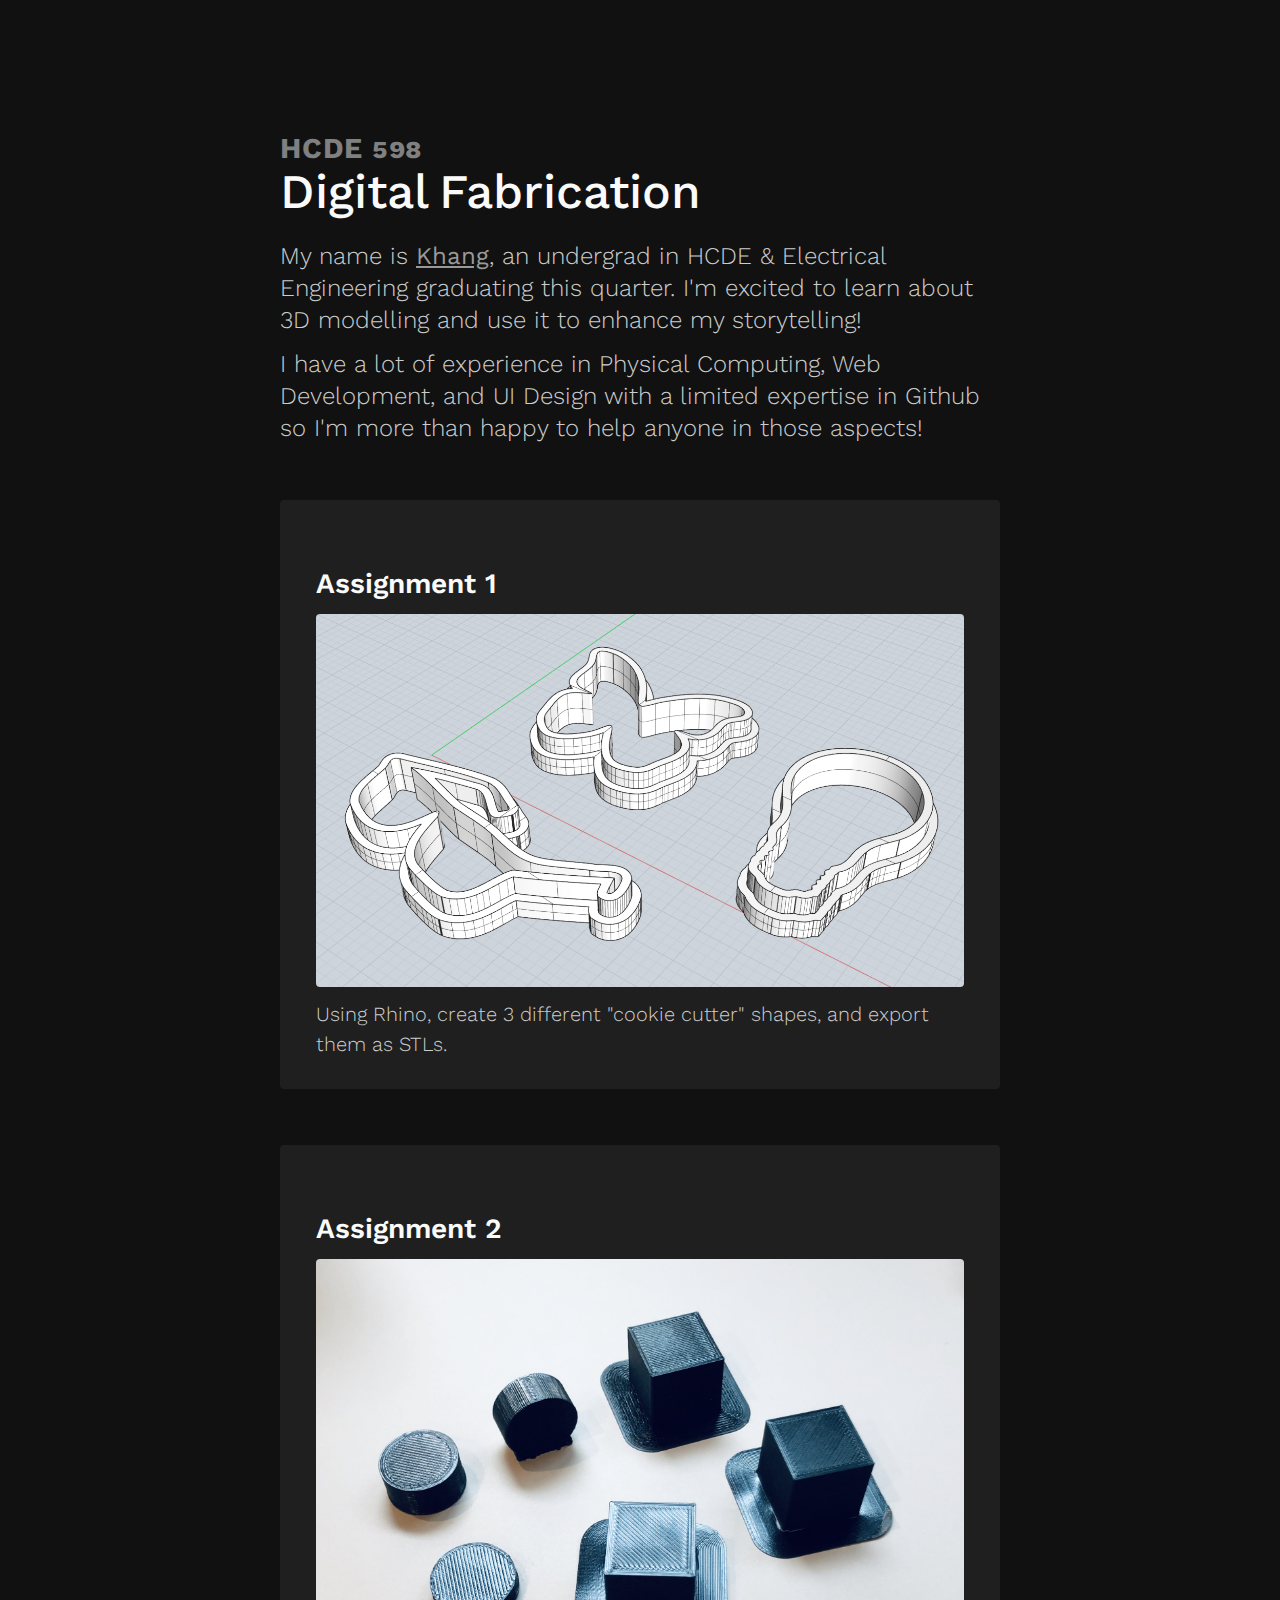
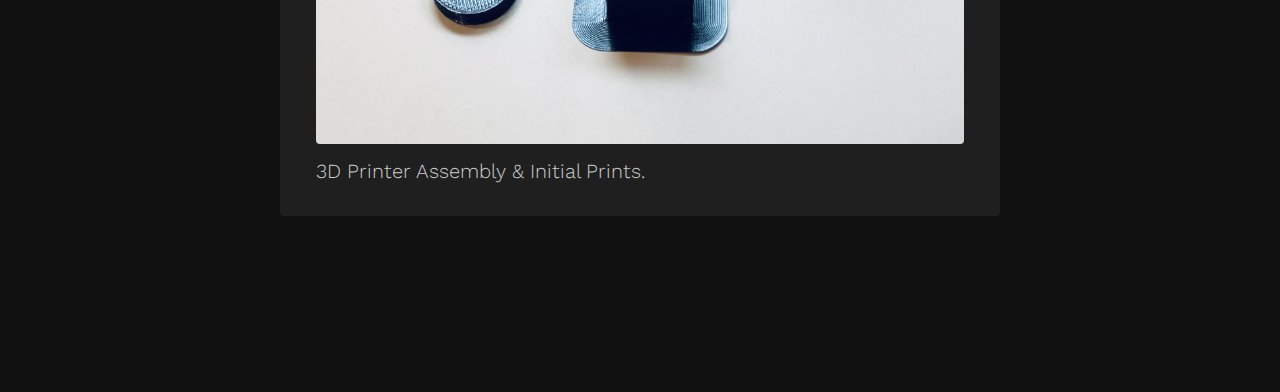
==== index.html @ e9cd0c3f "splash image src correction" ====
<!DOCTYPE html>
<html>

<head>
   <meta charset="utf-8">
   <meta name="viewport" content="width=device-width, maximum-scale=1.0"/>
   <title>Khang's HCDE 598 Page</title>
   <link href="https://fonts.googleapis.com/css2?family=Work+Sans:ital,wght@0,300;0,400;0,500;0,600;0,700;0,800;0,900;1,300;1,400;1,500;1,600;1,700;1,800;1,900&display=swap" rel="stylesheet">
   <link href="https://fonts.googleapis.com/css2?family=Roboto+Mono:wght@500&display=swap" rel="stylesheet">
   <link href="style.css" media="screen" rel="stylesheet" type="text/css"/>
</head>

<body>
   <div class="page-container">
   <div class="header">
      <h1>HCDE 598</h1>
      <h2>Digital Fabrication</h2>
      <p class="statement">
         My name is <a class="ext-link" href="https://www.khanglee.com/" target="_blank">Khang</a>,
         an undergrad in HCDE & Electrical Engineering graduating this quarter. I'm excited to learn about 3D modelling and use it to enhance my storytelling!
      </p>
      <p class="statement">
         I have a lot of experience in Physical Computing, Web Development, and UI Design with a limited expertise in Github so I'm more than happy to help anyone in those aspects!
      </p>
   </div>

   <div class="assignments">

      <div class="assignment">
         <a href="./a1/a1.html">
            <h3>Assignment 1</h3>
            <img src="./a1/splash.png">
            <p class="caption">Using Rhino, create 3 different "cookie cutter" shapes, and export them as STLs.</p>
         </a>
      </div>
      
      <div class="assignment">
         <a href="./a2/a2.html">
            <h3>Assignment 2</h3>
            <img src="./a2/splash.jpg">
            <p class="caption">3D Printer Assembly & Initial Prints.</p>
         </a>
      </div>

   </div>
   </div>
</body>

</html>
---- style.css ----
html, body {
   padding: 0 0 0 0;
   margin: 0;
   font-family: 'Work Sans', sans-serif;
}

body {
   padding-top: 8rem;
   background: #111;
   display: flex;
   align-items: center;
   justify-content: center;
   flex-direction: column;
   margin-bottom: 120px;
}

.page-container {
   width: 720px;
}

h1, h2, h3, h4, p {
   color: #fff;
   margin: 0;
   padding: 0;
   line-height: 100%;
}

h1 {
   font-size: 1.8rem;
   font-weight: 700;
   letter-spacing: 0.75px;
   color: #808080;
   line-height: 2.5rem;
   font-variant: small-caps;
   margin-bottom: 0;
}

h2 {
   font-size: 3rem;
   font-weight: 500;
   margin-bottom: 24px;
   color: #fafafa;
   word-spacing: -5px;
}

h3 {
   font-size: 1.75rem;
   font-weight: 600;
   margin-top: 40px;
   margin-bottom: 16px;
   color: #fafafa;
   transition: all 0.1s ease-in-out;
}

h4 {
   font-size: 1.5rem;
   line-height: 2rem;
   font-weight: 500;
   color: #fafafa;
   margin-top: 16px;
   margin-bottom: 4px;
}

a {
   width: 100%;
   height: 100%;
   text-decoration: none;
   color: #999;
}

.ext-link {
   font-weight: 400;
   text-decoration: underline;
   color: #999;
}

.ext-link:hover {
   color: #1ee3c2;
}

code {
   font-family: "Roboto Mono", monospace;
   font-size: 1.25rem;
   font-weight: 400;
   line-height: 2rem;
   background: #444;
   padding: 1px 4px;
   border-radius: 2px;
   word-spacing: -4px;
}

p {
   font-size: 1.5rem;
   line-height: 2rem;
   font-weight: 300;
   color: #ccc;
   margin-bottom: 16px;
}

.caption {
   font-size: 1.25rem;
   line-height: 1.5;
   font-weight: 300;
   color: #ccc;
   margin-bottom: 0px;
}

.body {
   margin-top: 24px; 
   margin-bottom: 48px; 
}

.statement {
   font-size: 1.5rem;
   line-height: 2rem;
   margin-bottom: 12px;
}

.statement:last-of-type {
   margin-bottom: 56px;
}

.assignment {
   background: #1f1f1f;
   border-radius: 4px;
   padding: 30px 36px 30px 36px;
   transition: all 0.1s ease-in-out;
   margin-bottom: 56px;
}

.assignment:hover {
   background: #2a2a2a;
   transform: scale(1.01);
   transition: all 0.1s ease-in-out;
   
}

.assignment:hover h3 {
   color: #1ee3c2;
   transition: all 0.1s ease-in-out;
}

img {
   width: 100%;
   border-radius: 4px;
   margin-bottom: 8px;
}

#back-btn-container {
   position: relative;
   width: 720px;
   height: 56px;
   margin-bottom: 16px;
}

.button {
   font-size: 1.25rem;
   font-weight: 600;
   width: fit-content;
   padding: 12px 24px;
   border-radius: 22px;
   background: #222;
   transition: all 0.1s ease-in-out;
}

.button:hover {
   color: #1ee3c2;
   transform: scale(1.1);
   transition: all 0.1s ease-in-out;
}

.line {
   height: 4px;
   width: 720px;
   background: #222;
   margin-bottom: 32px;
}
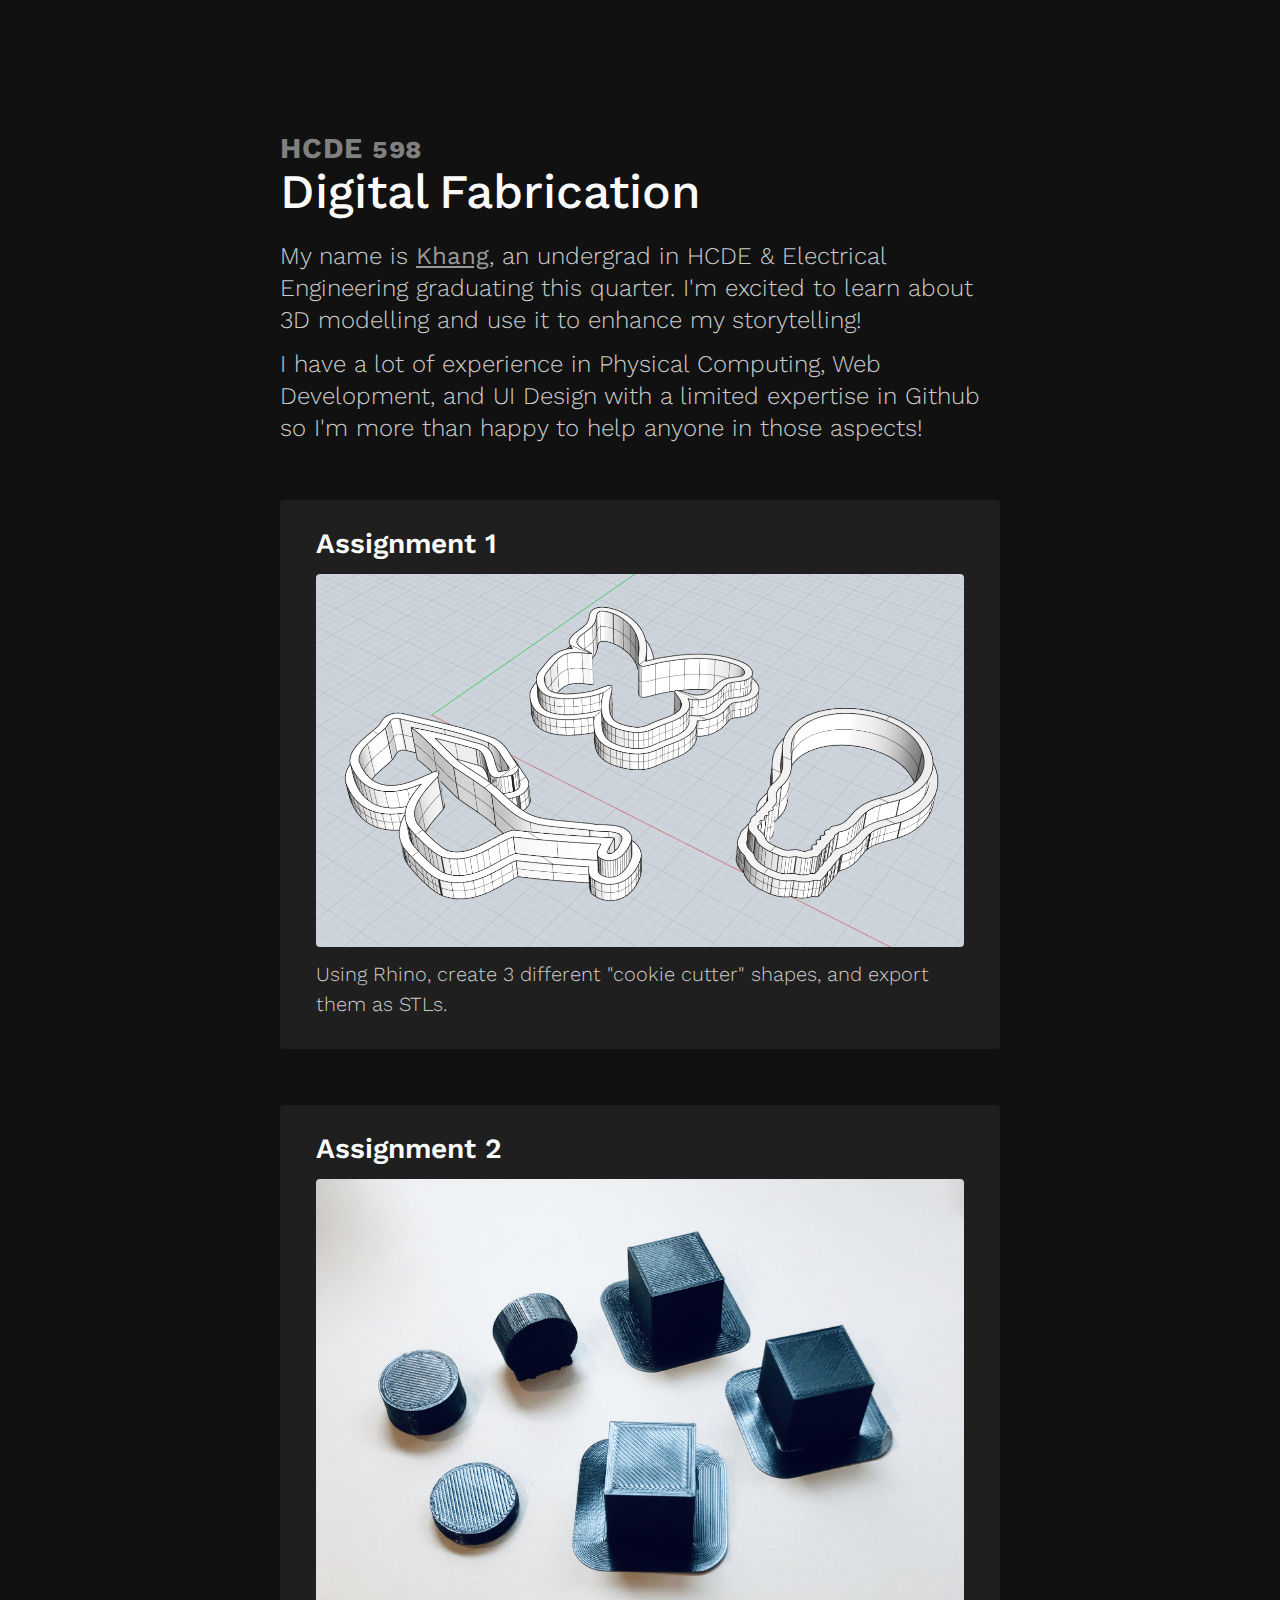
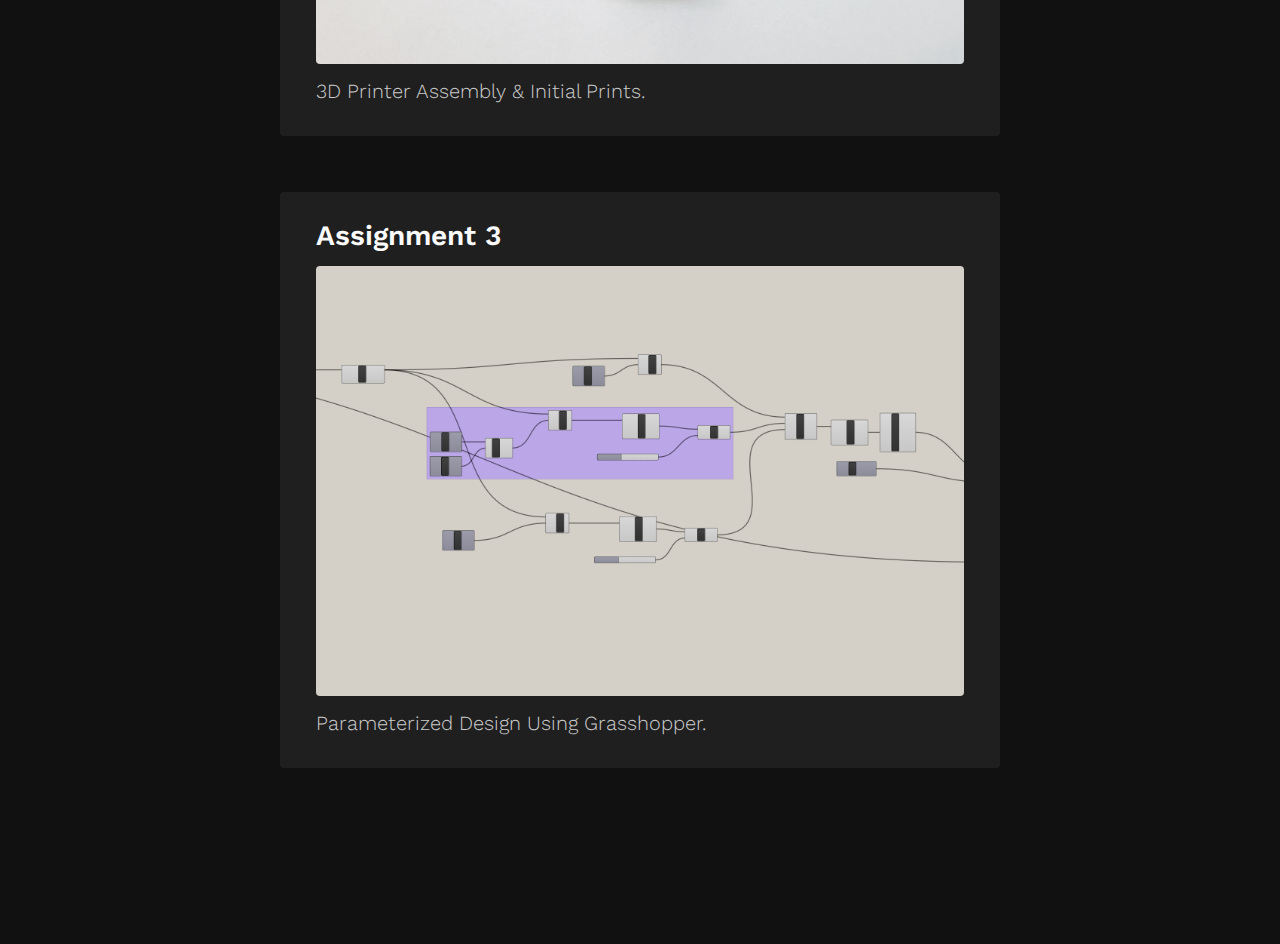
==== commit 42463d7d: "deploy assignment 3" ====
--- a/index.html
+++ b/index.html
@@ -42,6 +42,15 @@
          </a>
       </div>
 
+
+      <div class="assignment">
+         <a href="./a3/a3.html">
+            <h3>Assignment 3</h3>
+            <img src="./a3/splash.png">
+            <p class="caption">Parameterized Design Using Grasshopper.</p>
+         </a>
+      </div>
+
    </div>
    </div>
 </body>
--- a/style.css
+++ b/style.css
@@ -46,7 +46,7 @@
 h3 {
    font-size: 1.75rem;
    font-weight: 600;
-   margin-top: 40px;
+   margin-top: 56px;
    margin-bottom: 16px;
    color: #fafafa;
    transition: all 0.1s ease-in-out;
@@ -57,7 +57,7 @@
    line-height: 2rem;
    font-weight: 500;
    color: #fafafa;
-   margin-top: 16px;
+   margin-top: 32px;
    margin-bottom: 4px;
 }
 
@@ -128,6 +128,10 @@
    margin-bottom: 56px;
 }
 
+.assignment a h3 {
+   margin-top: 0;
+}
+
 .assignment:hover {
    background: #2a2a2a;
    transform: scale(1.01);
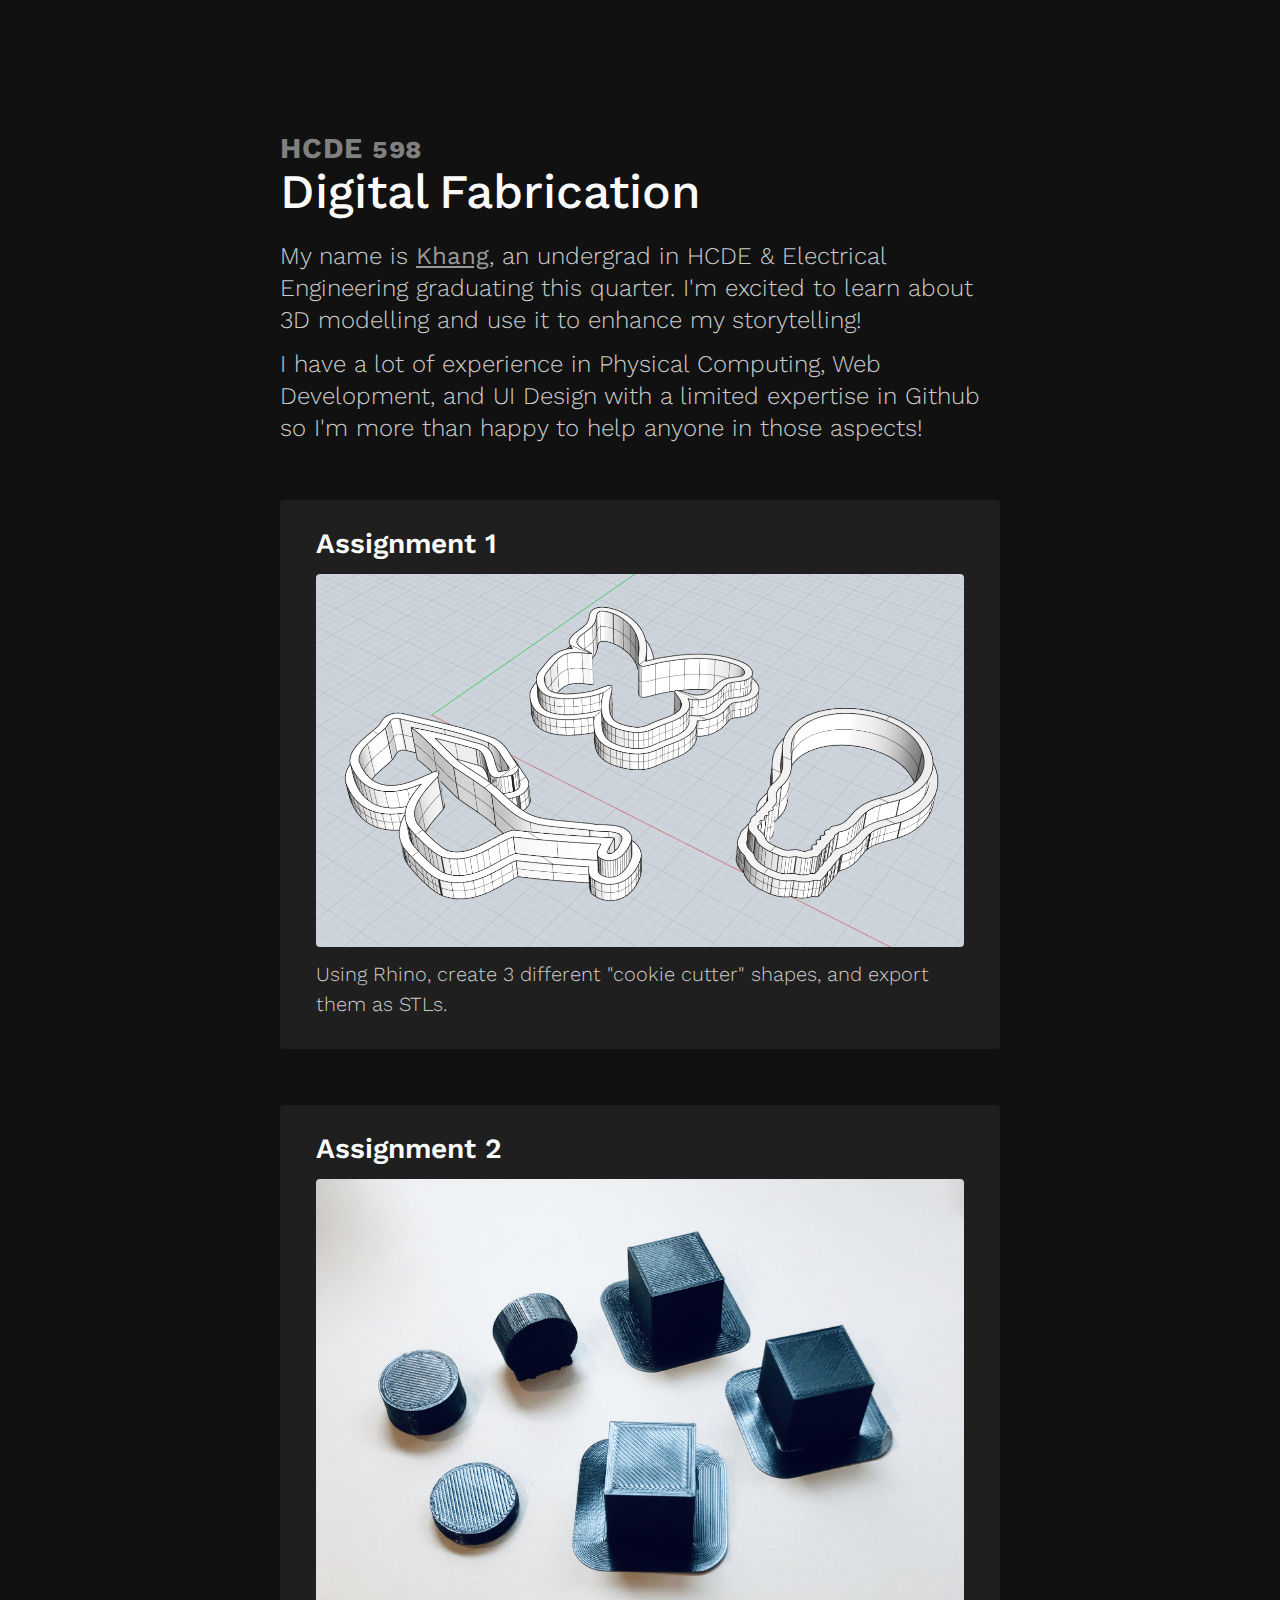
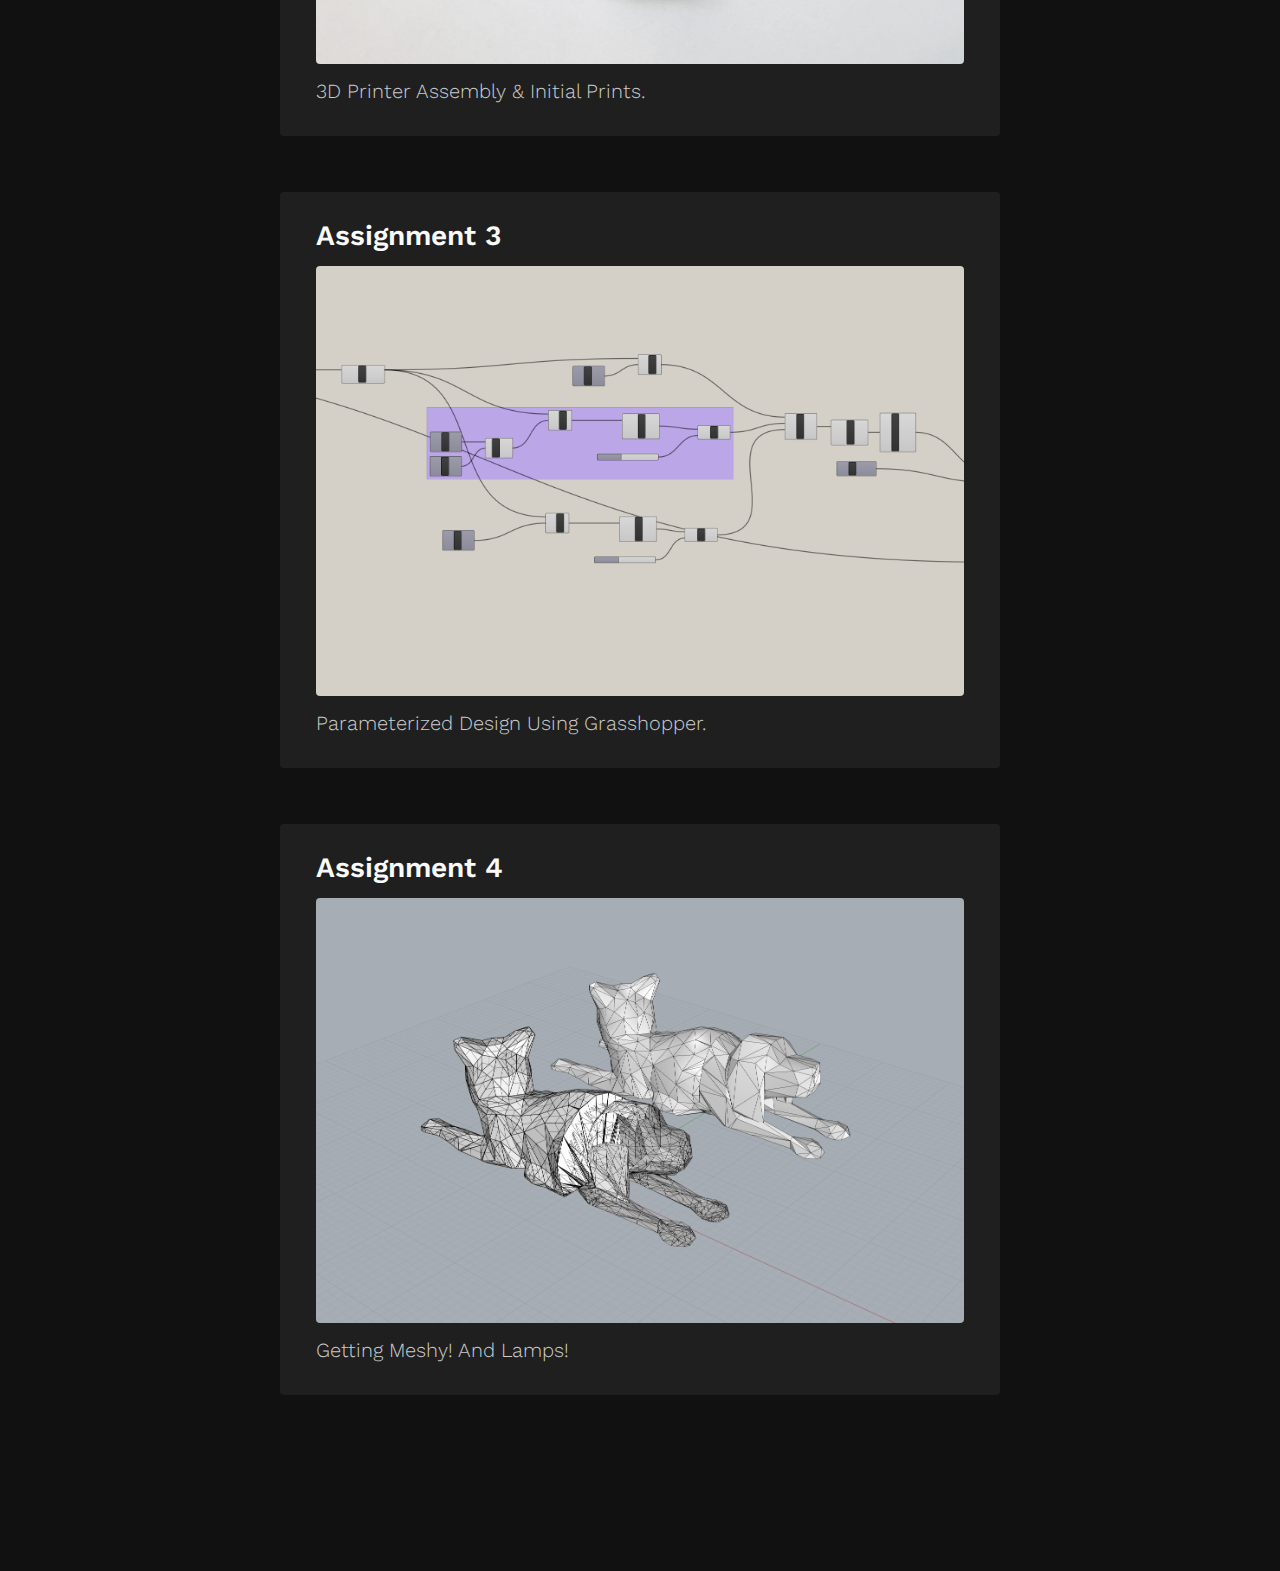
==== commit 06682707: "add a4" ====
--- a/index.html
+++ b/index.html
@@ -51,6 +51,14 @@
          </a>
       </div>
 
+      <div class="assignment">
+         <a href="./a4/a4.html">
+            <h3>Assignment 4</h3>
+            <img src="./a4/splash.png">
+            <p class="caption">Getting Meshy! And Lamps!</p>
+         </a>
+      </div>
+
    </div>
    </div>
 </body>
--- a/style.css
+++ b/style.css
@@ -144,7 +144,7 @@
    transition: all 0.1s ease-in-out;
 }
 
-img {
+img, video {
    width: 100%;
    border-radius: 4px;
    margin-bottom: 8px;
@@ -173,6 +173,11 @@
    transition: all 0.1s ease-in-out;
 }
 
+.bg {
+   /* background: white; */
+   mix-blend-mode: multiply;
+}
+
 .line {
    height: 4px;
    width: 720px;
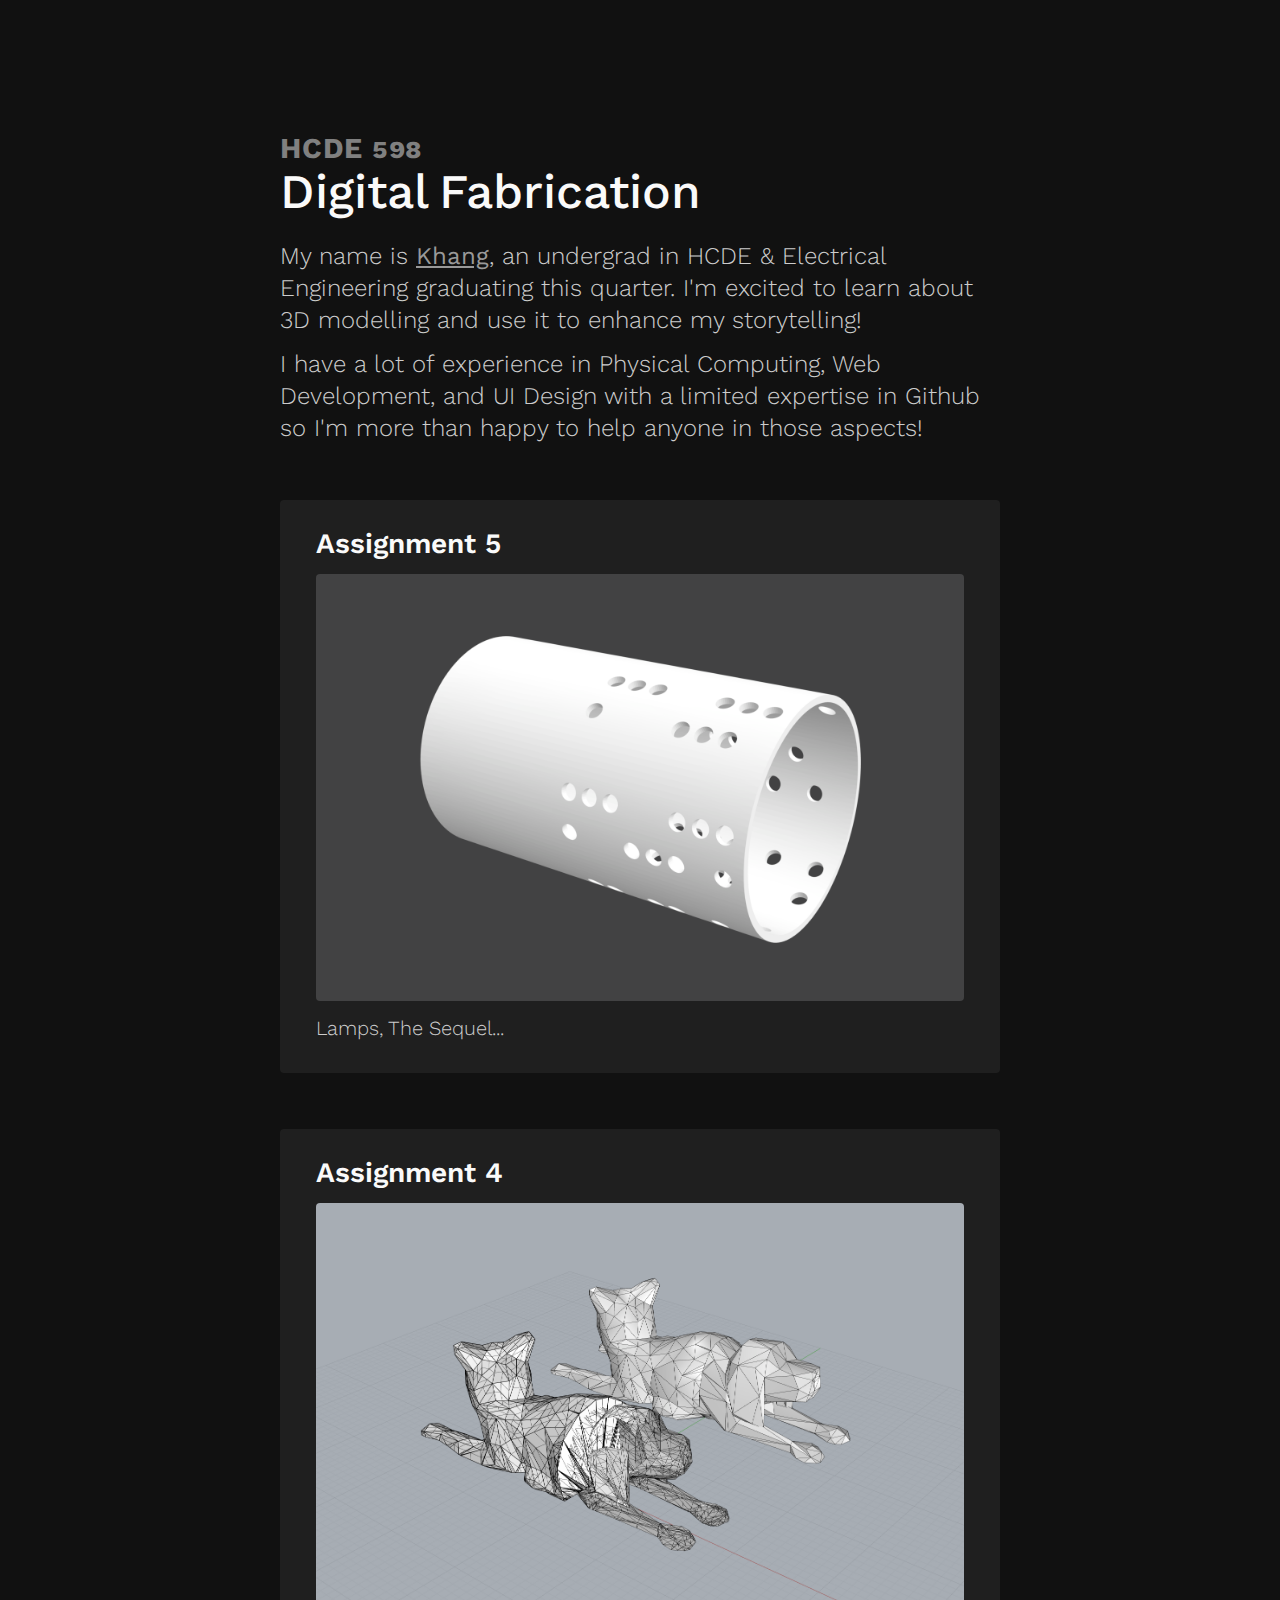
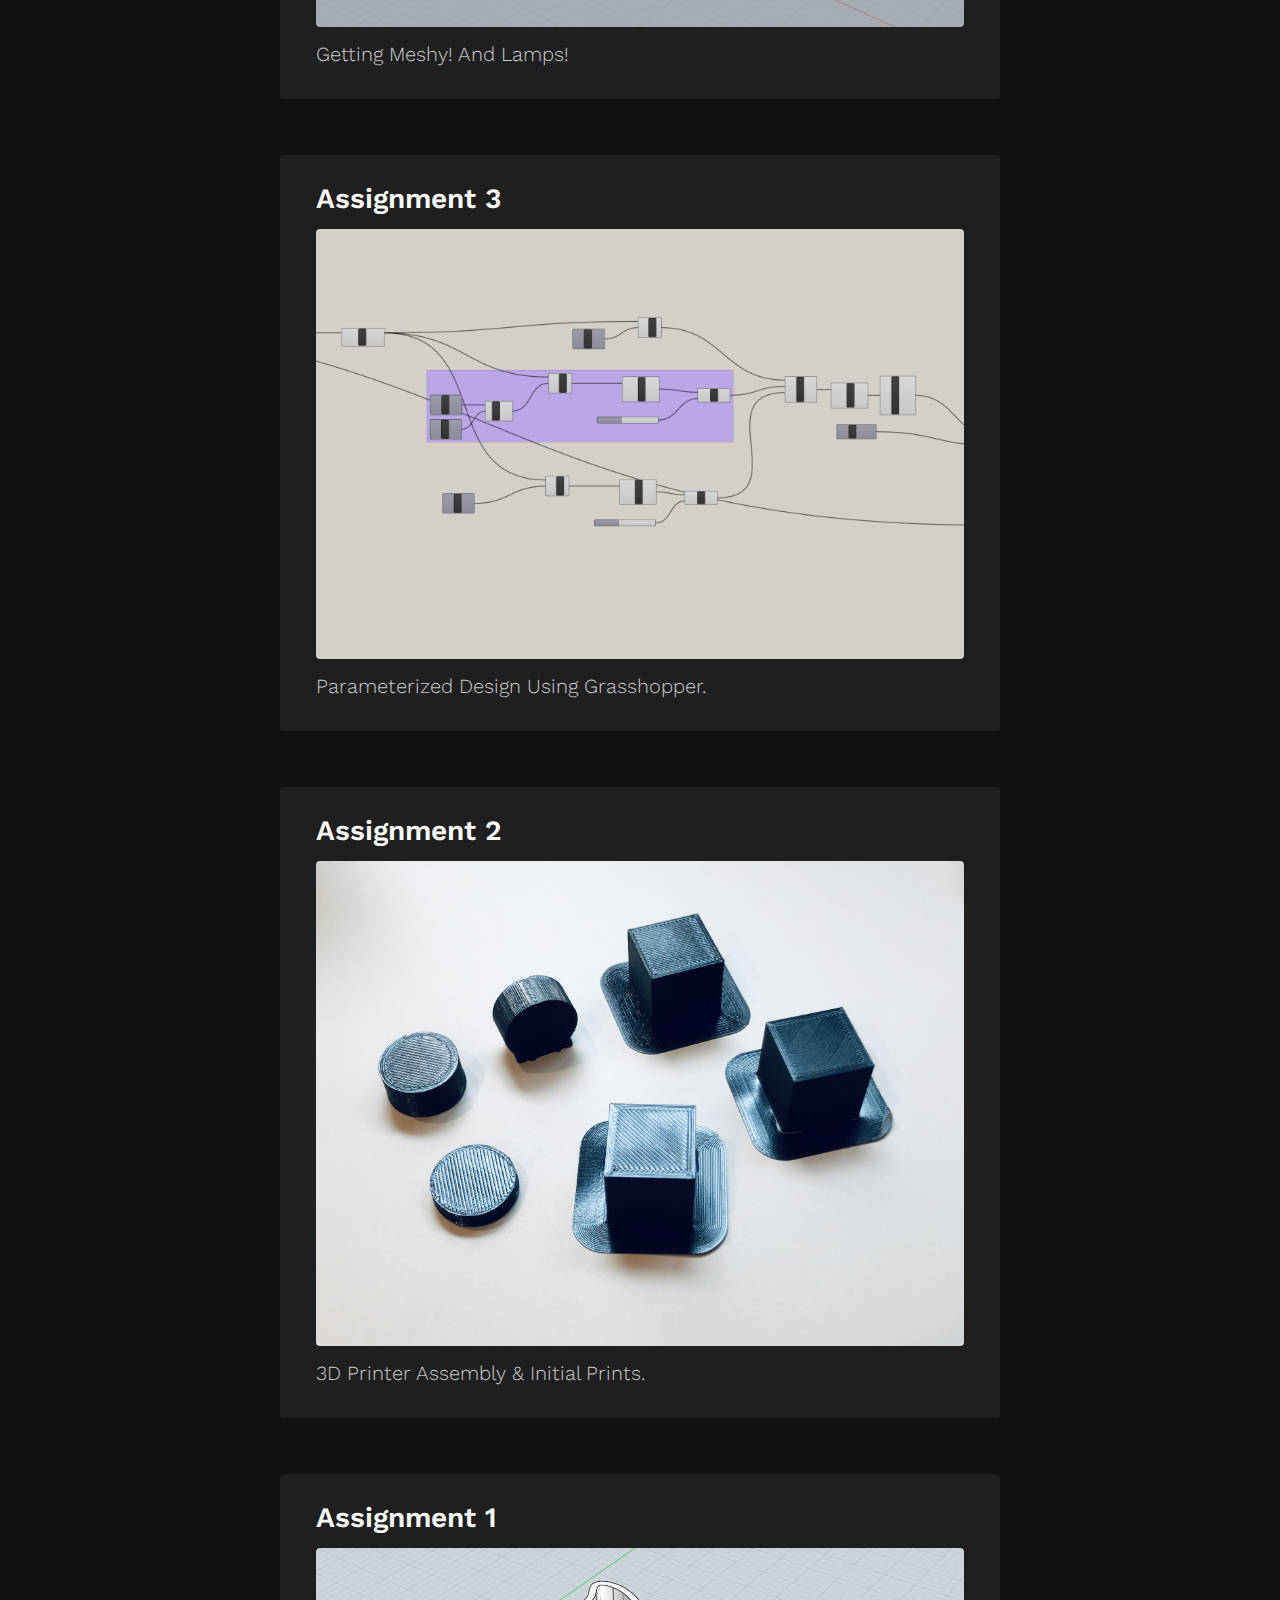
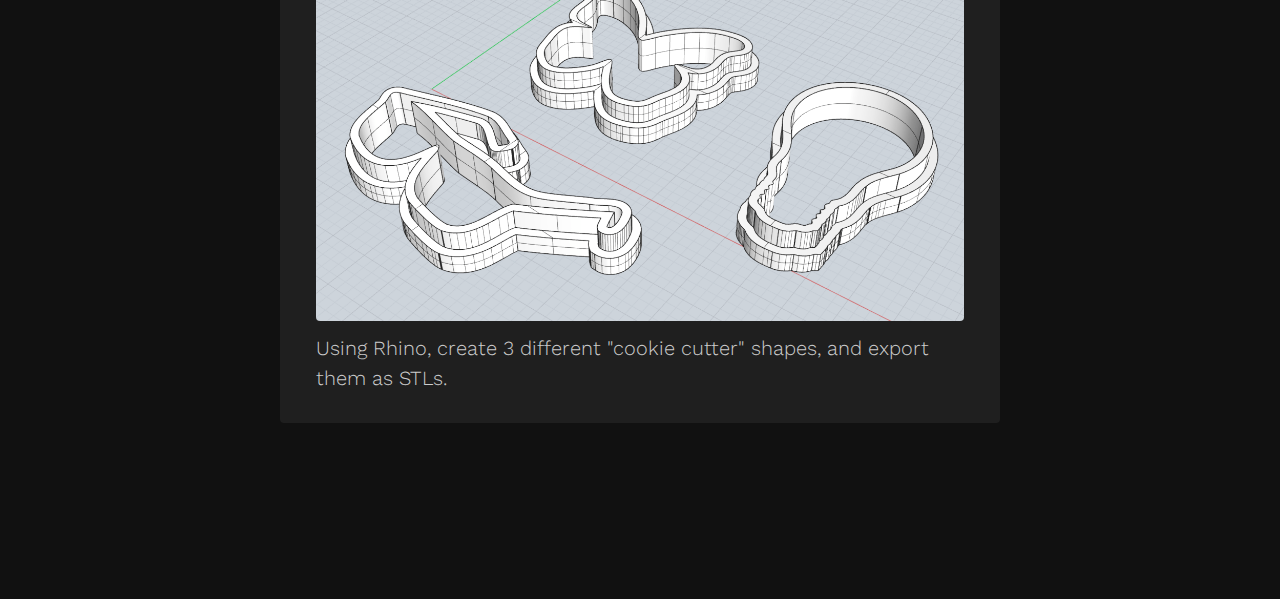
==== commit 93eaba7b: "add a5" ====
--- a/index.html
+++ b/index.html
@@ -27,27 +27,10 @@
    <div class="assignments">
 
       <div class="assignment">
-         <a href="./a1/a1.html">
-            <h3>Assignment 1</h3>
-            <img src="./a1/splash.png">
-            <p class="caption">Using Rhino, create 3 different "cookie cutter" shapes, and export them as STLs.</p>
-         </a>
-      </div>
-      
-      <div class="assignment">
-         <a href="./a2/a2.html">
-            <h3>Assignment 2</h3>
-            <img src="./a2/splash.jpg">
-            <p class="caption">3D Printer Assembly & Initial Prints.</p>
-         </a>
-      </div>
-
-
-      <div class="assignment">
-         <a href="./a3/a3.html">
-            <h3>Assignment 3</h3>
-            <img src="./a3/splash.png">
-            <p class="caption">Parameterized Design Using Grasshopper.</p>
+         <a href="./a5/a5.html">
+            <h3>Assignment 5</h3>
+            <img src="./a5/splash.png">
+            <p class="caption">Lamps, The Sequel...</p>
          </a>
       </div>
 
@@ -59,6 +42,30 @@
          </a>
       </div>
 
+      <div class="assignment">
+         <a href="./a3/a3.html">
+            <h3>Assignment 3</h3>
+            <img src="./a3/splash.png">
+            <p class="caption">Parameterized Design Using Grasshopper.</p>
+         </a>
+      </div>
+
+      <div class="assignment">
+         <a href="./a2/a2.html">
+            <h3>Assignment 2</h3>
+            <img src="./a2/splash.jpg">
+            <p class="caption">3D Printer Assembly & Initial Prints.</p>
+         </a>
+      </div>
+
+      <div class="assignment">
+         <a href="./a1/a1.html">
+            <h3>Assignment 1</h3>
+            <img src="./a1/splash.png">
+            <p class="caption">Using Rhino, create 3 different "cookie cutter" shapes, and export them as STLs.</p>
+         </a>
+      </div>
+
    </div>
    </div>
 </body>
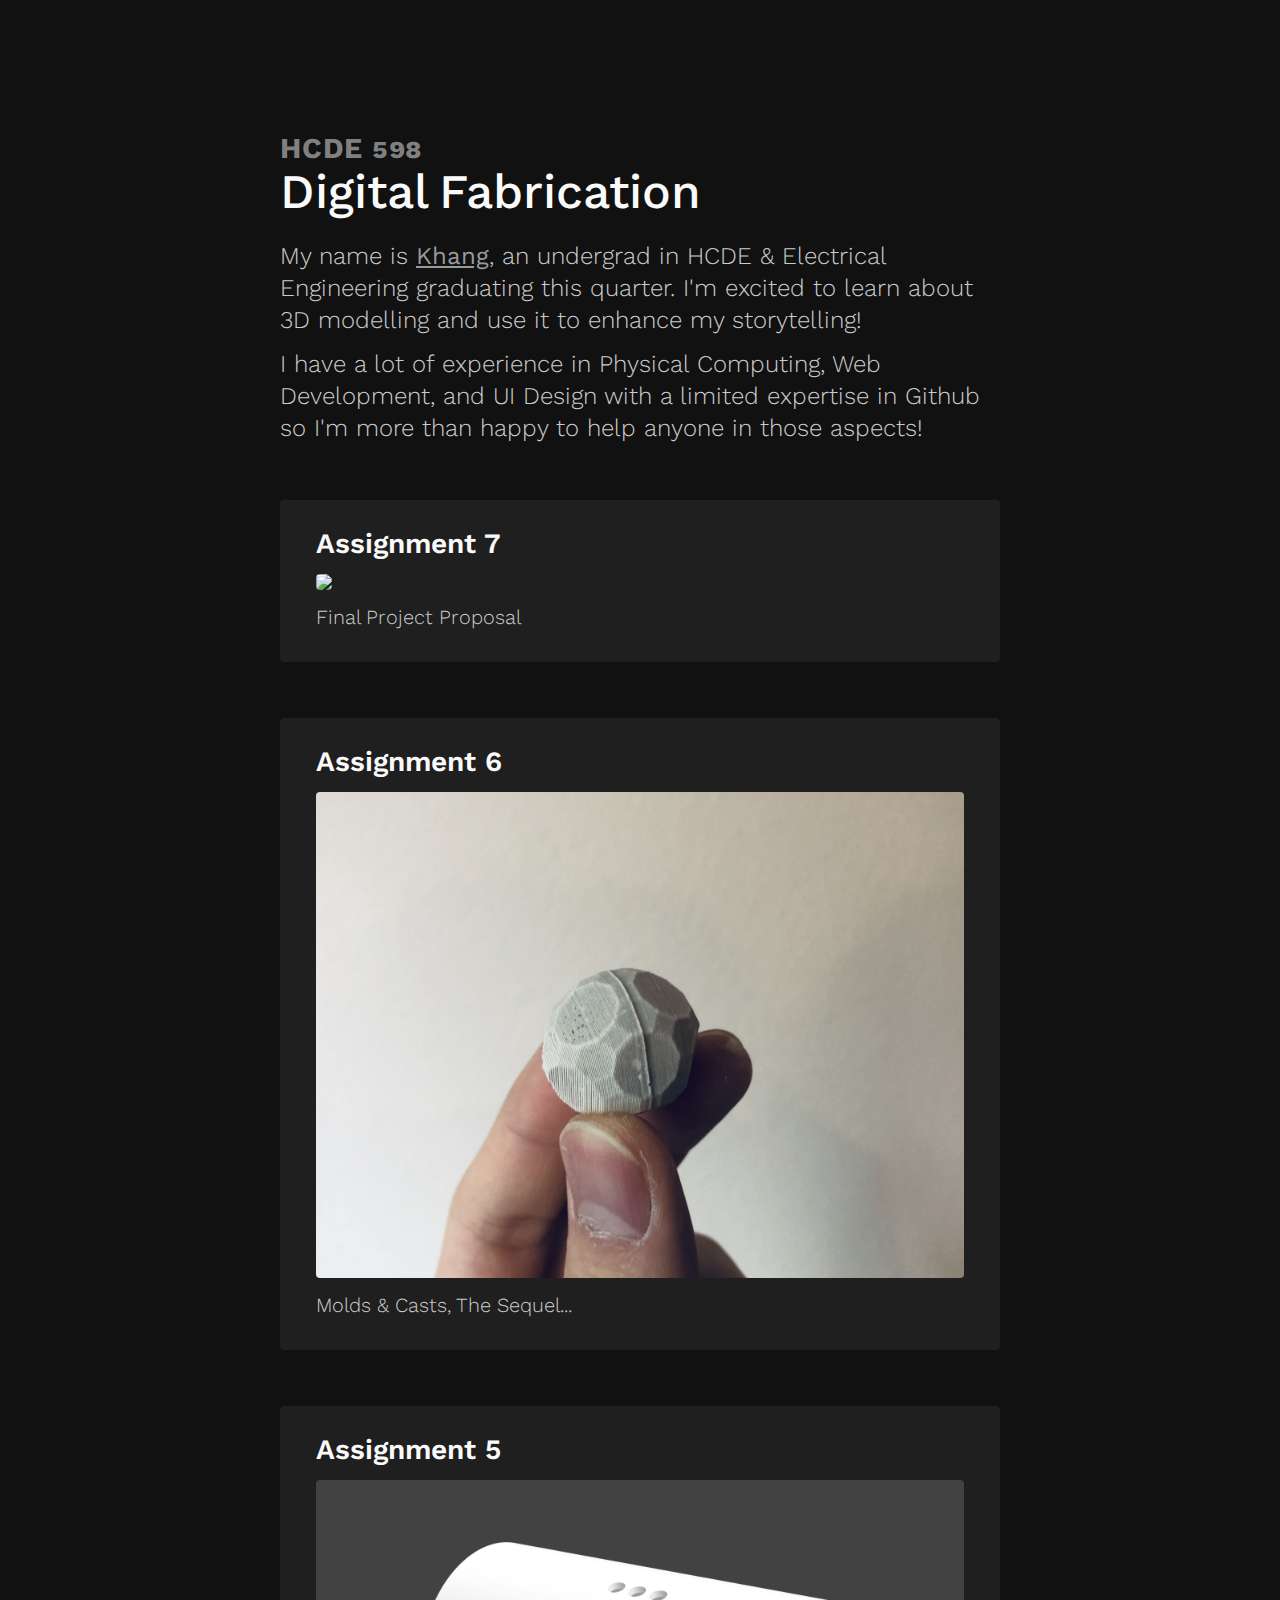
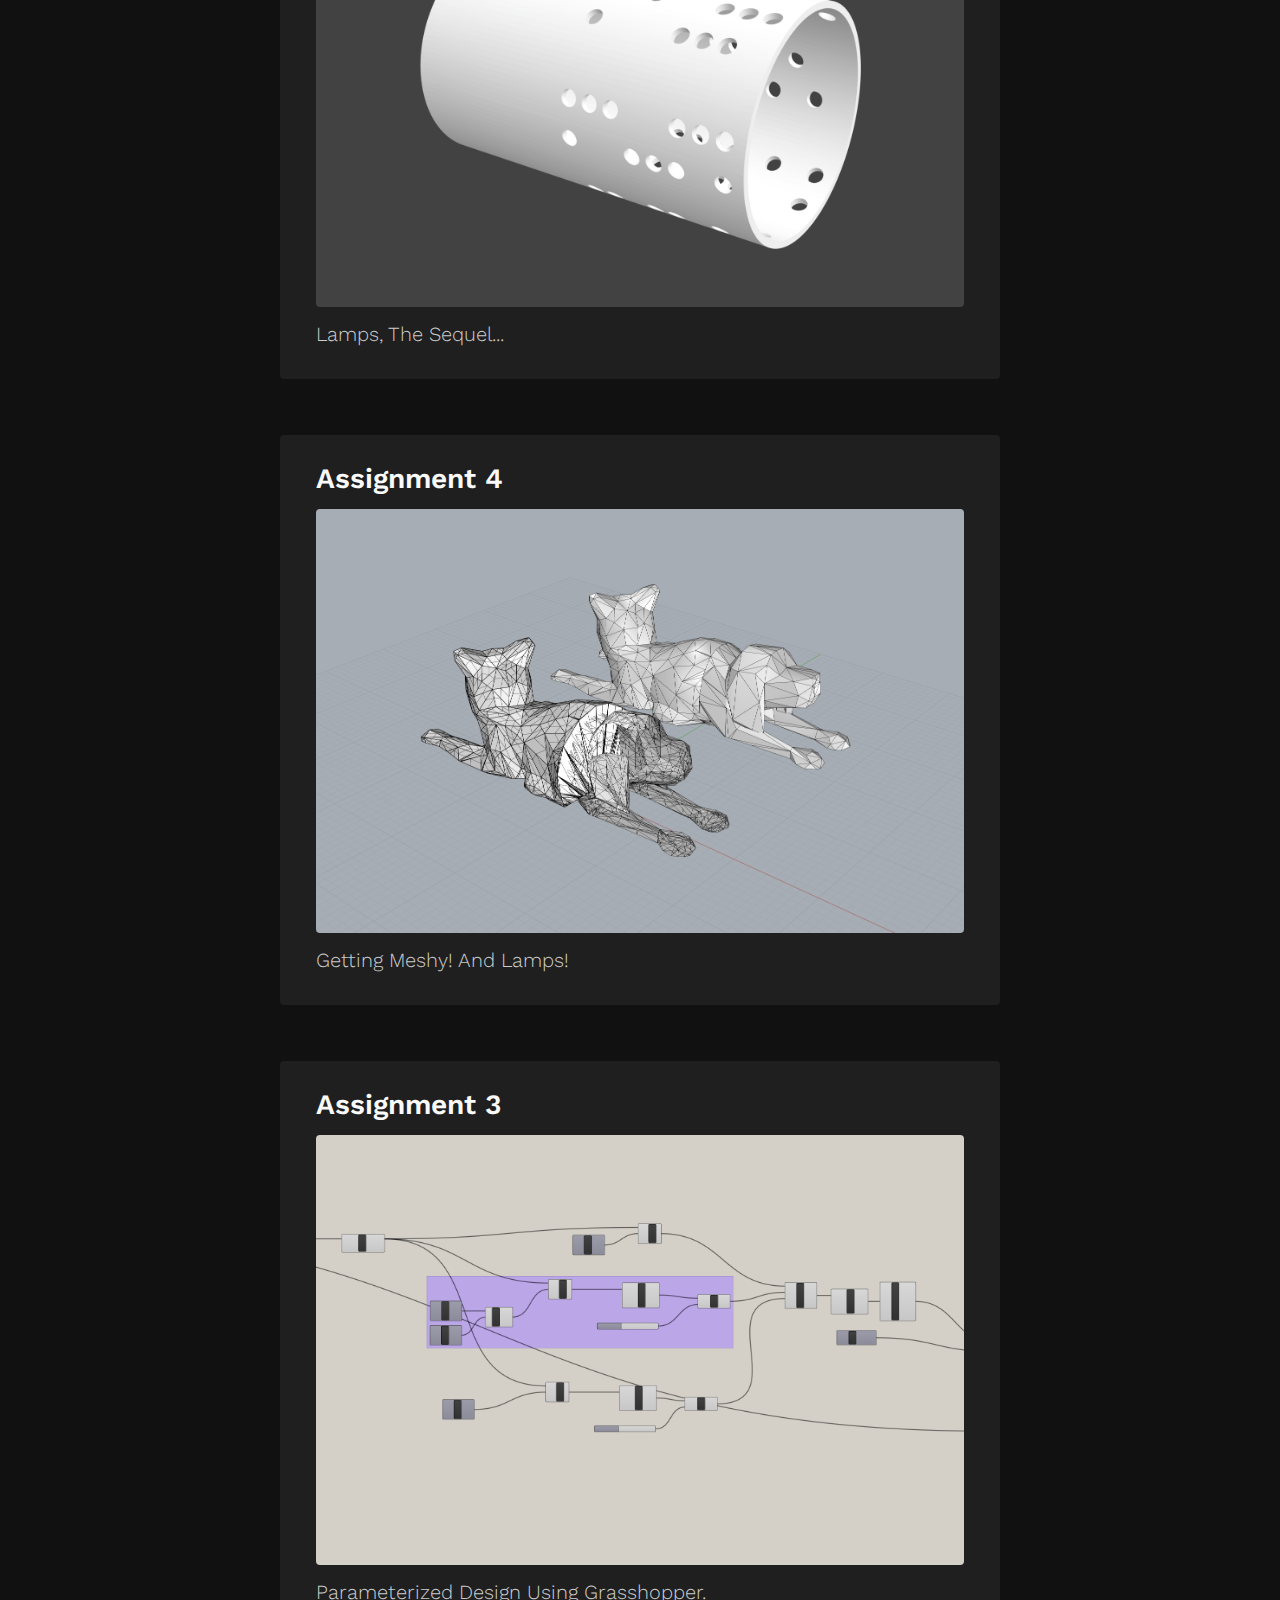
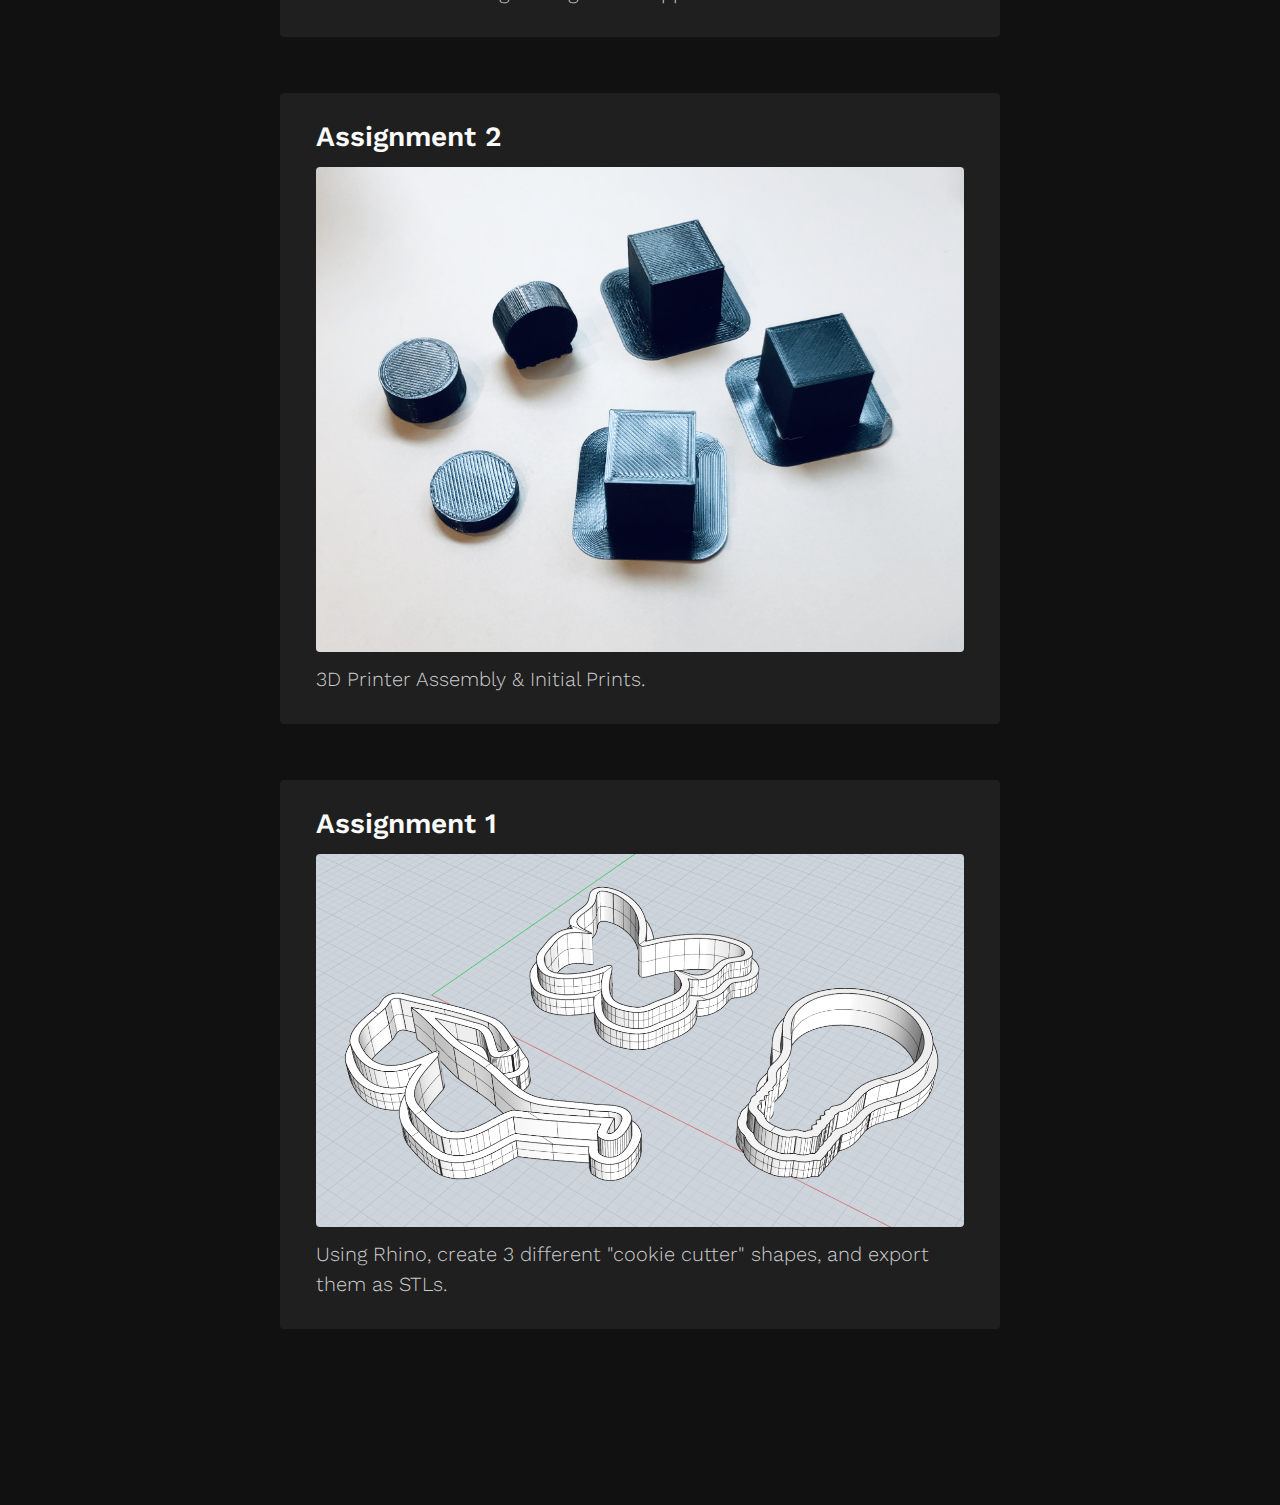
==== commit 88a056e3: "upload a6 assignment with image optimized" ====
--- a/index.html
+++ b/index.html
@@ -25,6 +25,22 @@
    </div>
 
    <div class="assignments">
+
+      <div class="assignment">
+         <a href="./a7/a7.html">
+            <h3>Assignment 7</h3>
+            <img src="./a7/splash.png">
+            <p class="caption">Final Project Proposal</p>
+         </a>
+      </div>
+
+      <div class="assignment">
+         <a href="./a6/a6.html">
+            <h3>Assignment 6</h3>
+            <img src="./a6/1cast.jpg">
+            <p class="caption">Molds & Casts, The Sequel...</p>
+         </a>
+      </div>
 
       <div class="assignment">
          <a href="./a5/a5.html">
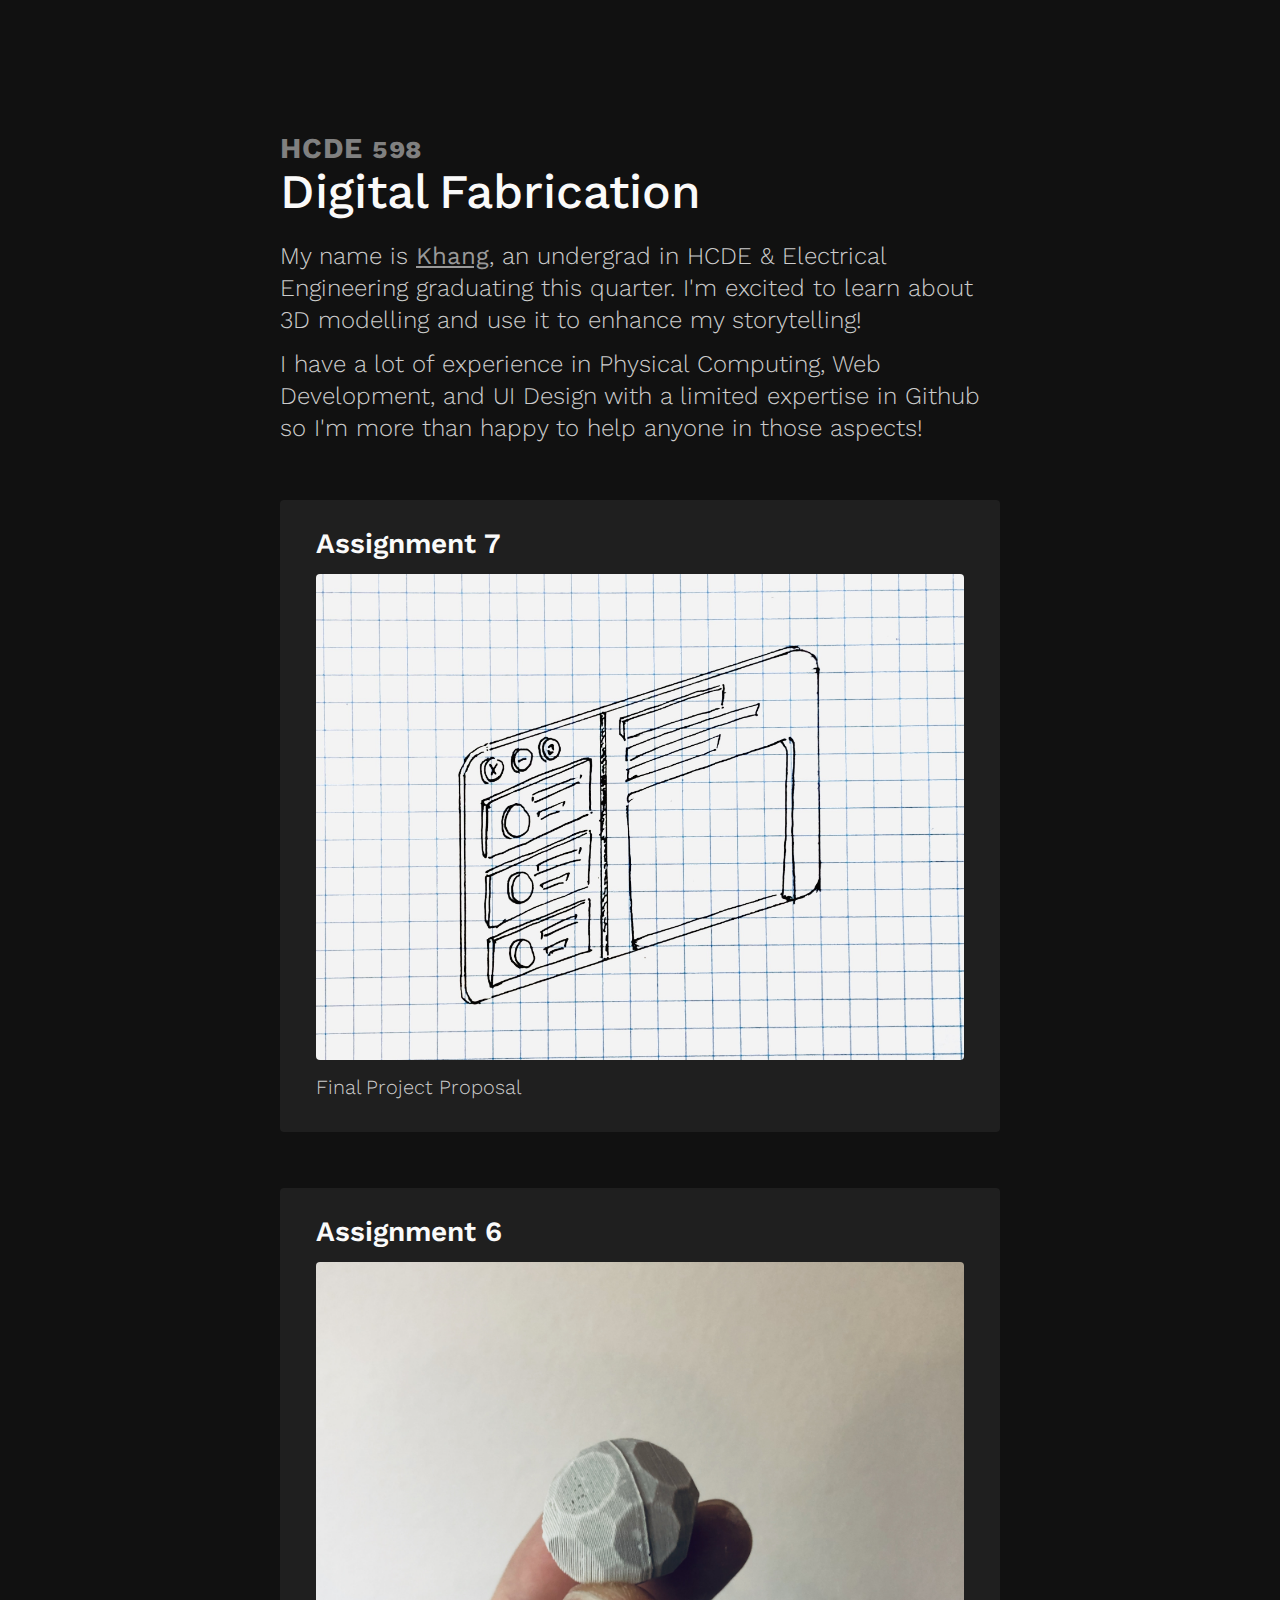
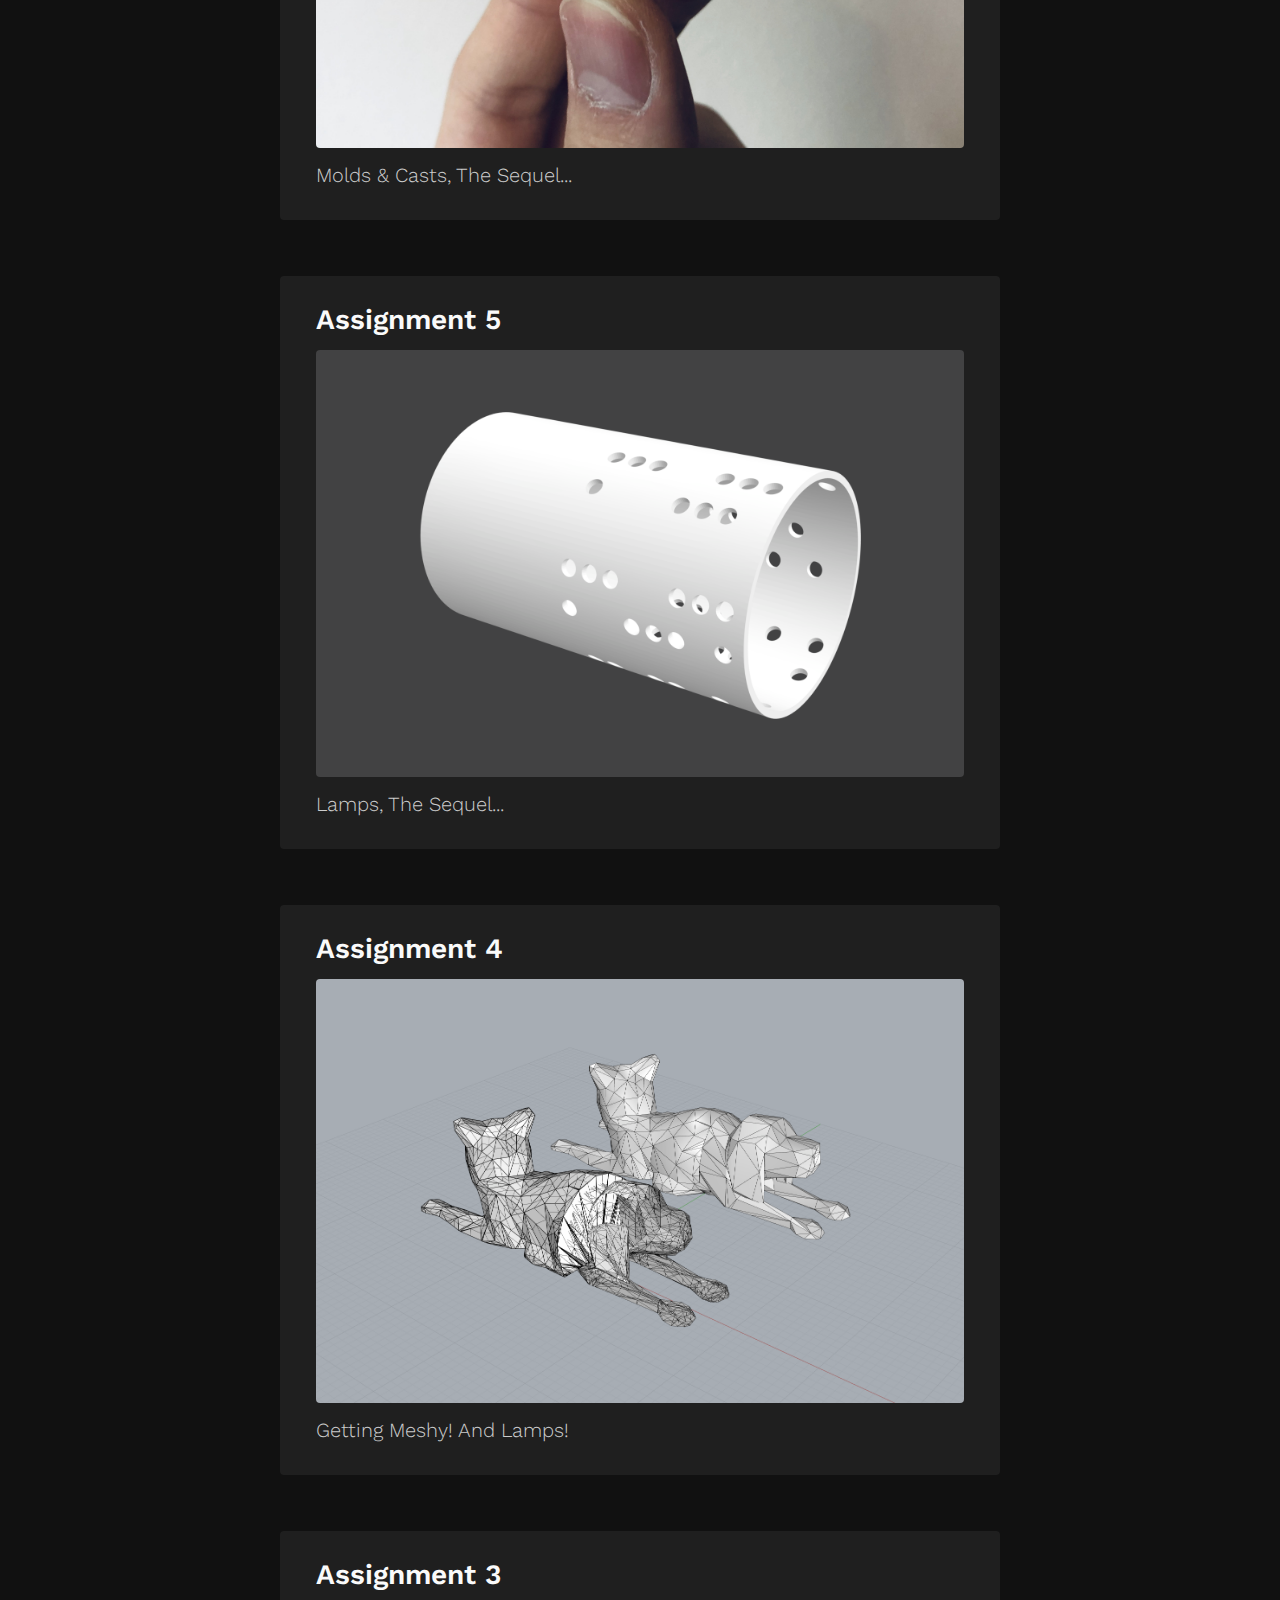
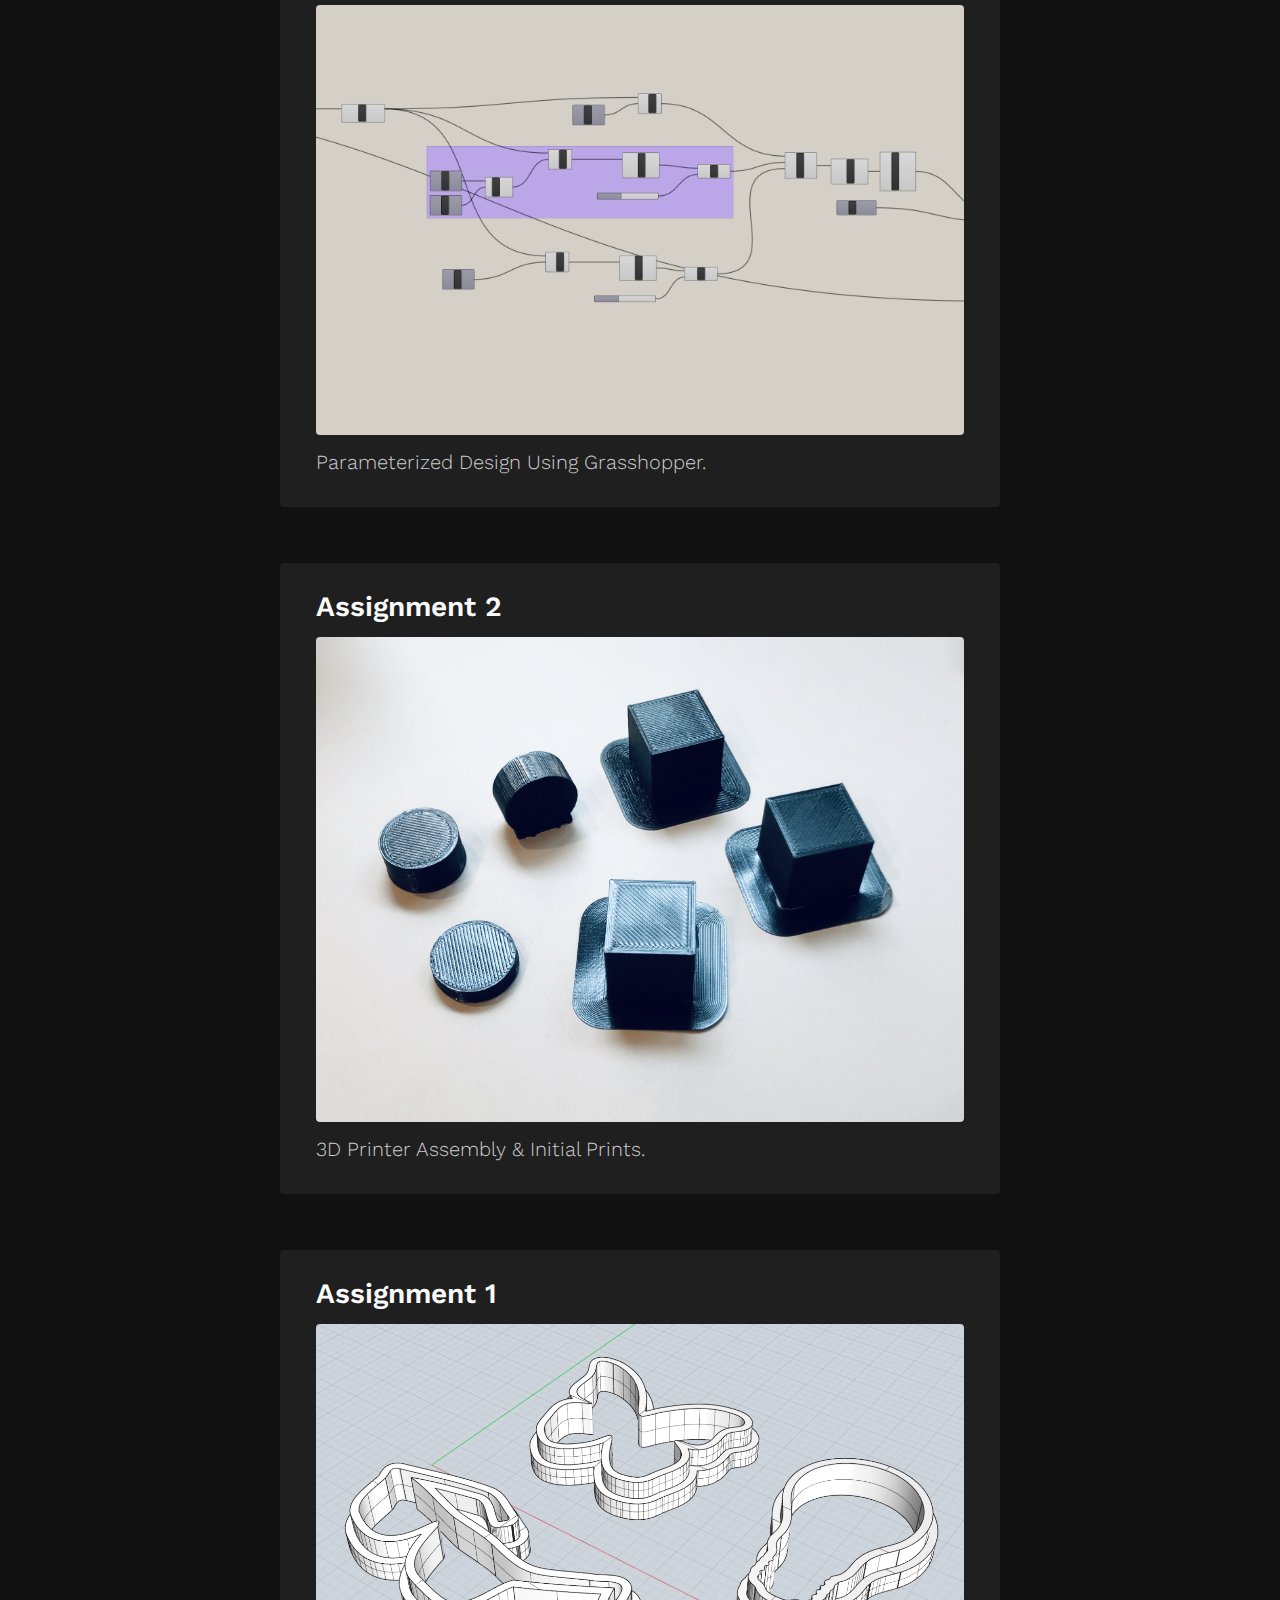
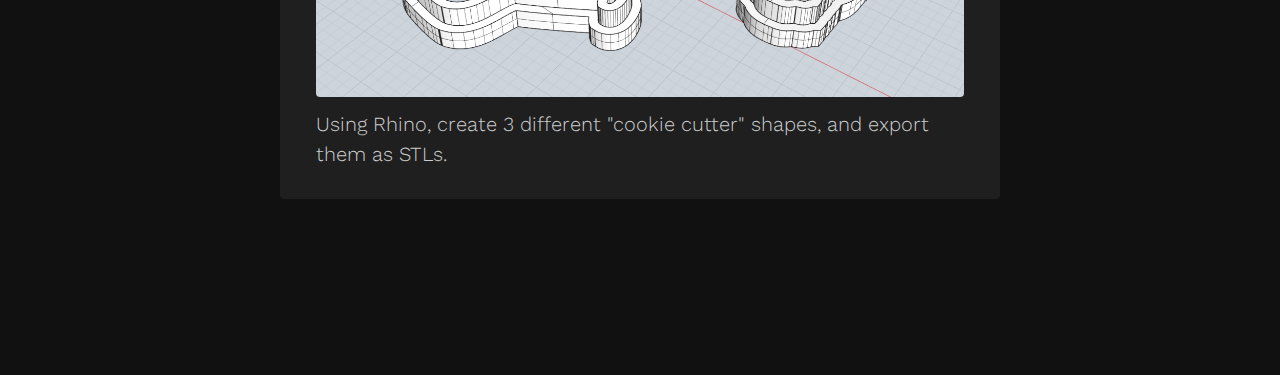
==== commit 754afc63: "update a7 to include questions and fix broken image link" ====
--- a/index.html
+++ b/index.html
@@ -29,7 +29,7 @@
       <div class="assignment">
          <a href="./a7/a7.html">
             <h3>Assignment 7</h3>
-            <img src="./a7/splash.png">
+            <img src="./a7/sketch.jpg">
             <p class="caption">Final Project Proposal</p>
          </a>
       </div>
--- a/style.css
+++ b/style.css
@@ -97,6 +97,10 @@
    margin-bottom: 16px;
 }
 
+b {
+   font-weight: 550;
+}
+
 .caption {
    font-size: 1.25rem;
    line-height: 1.5;
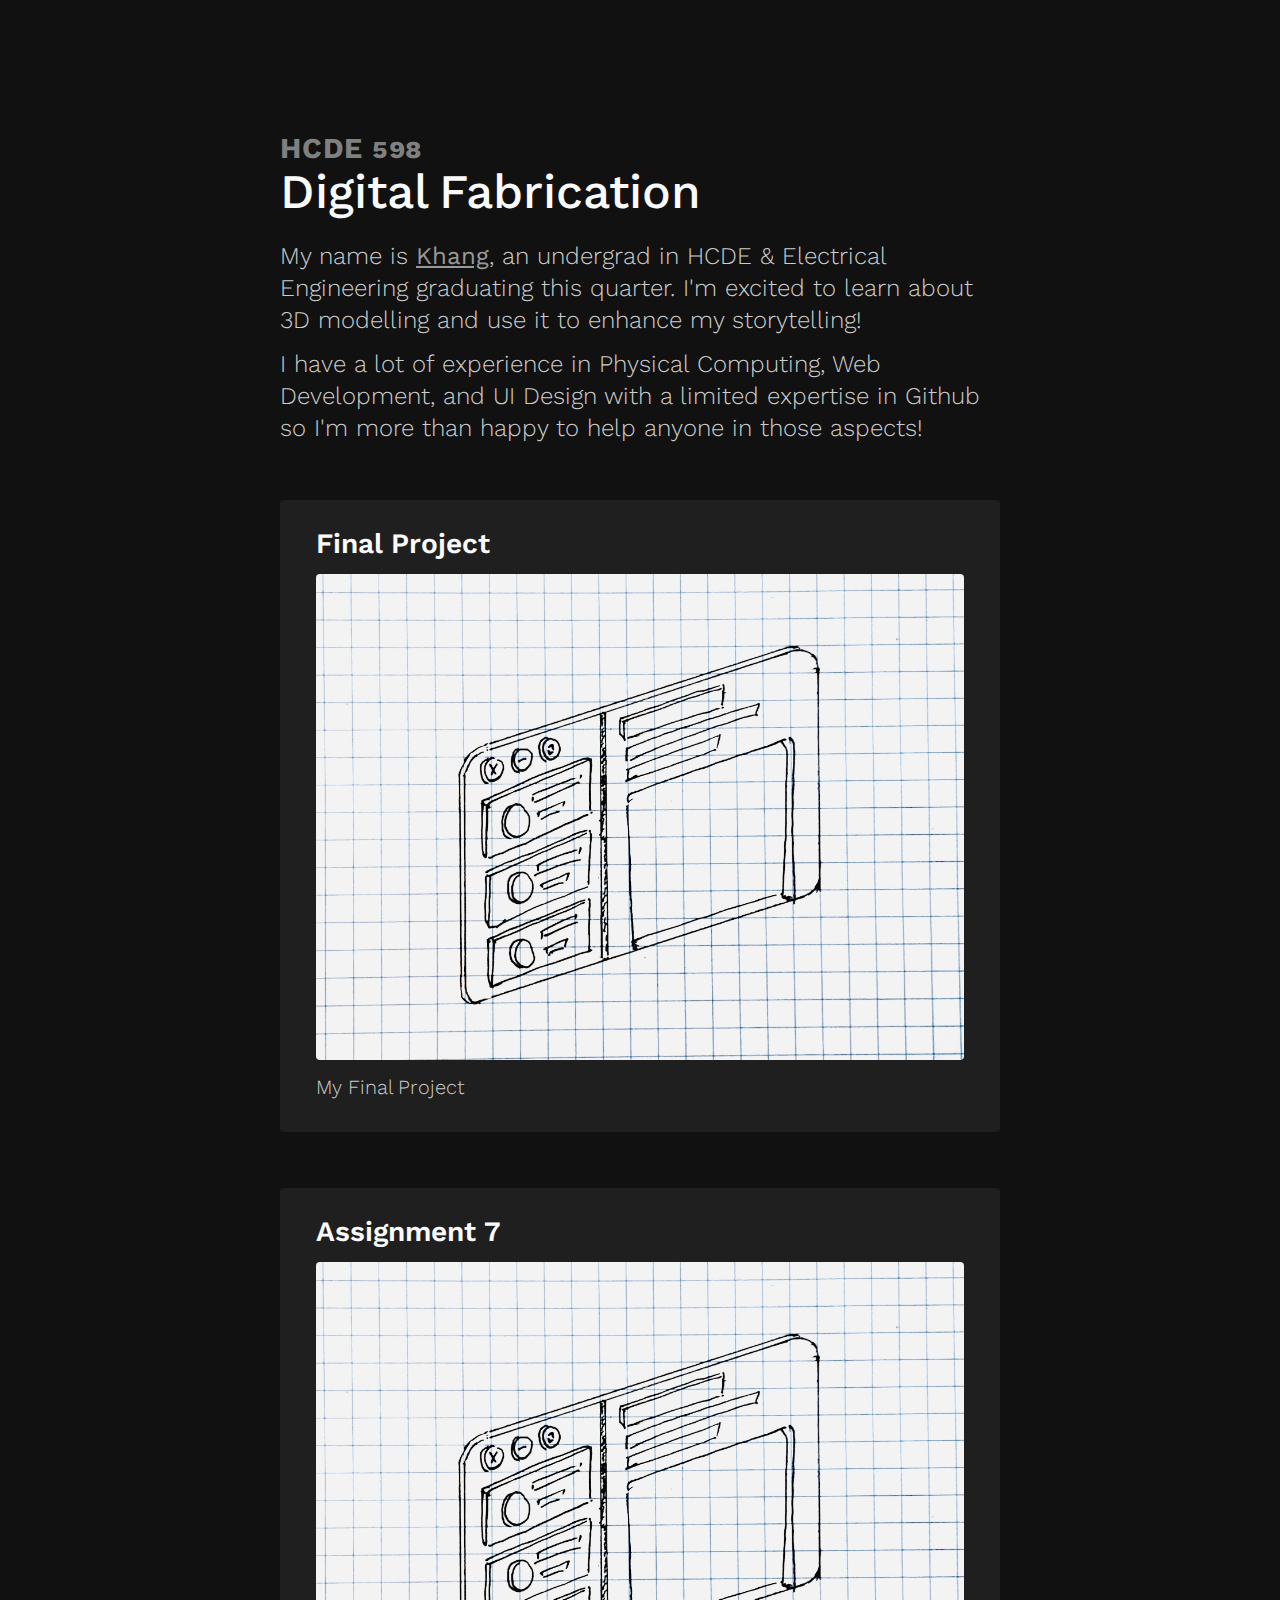
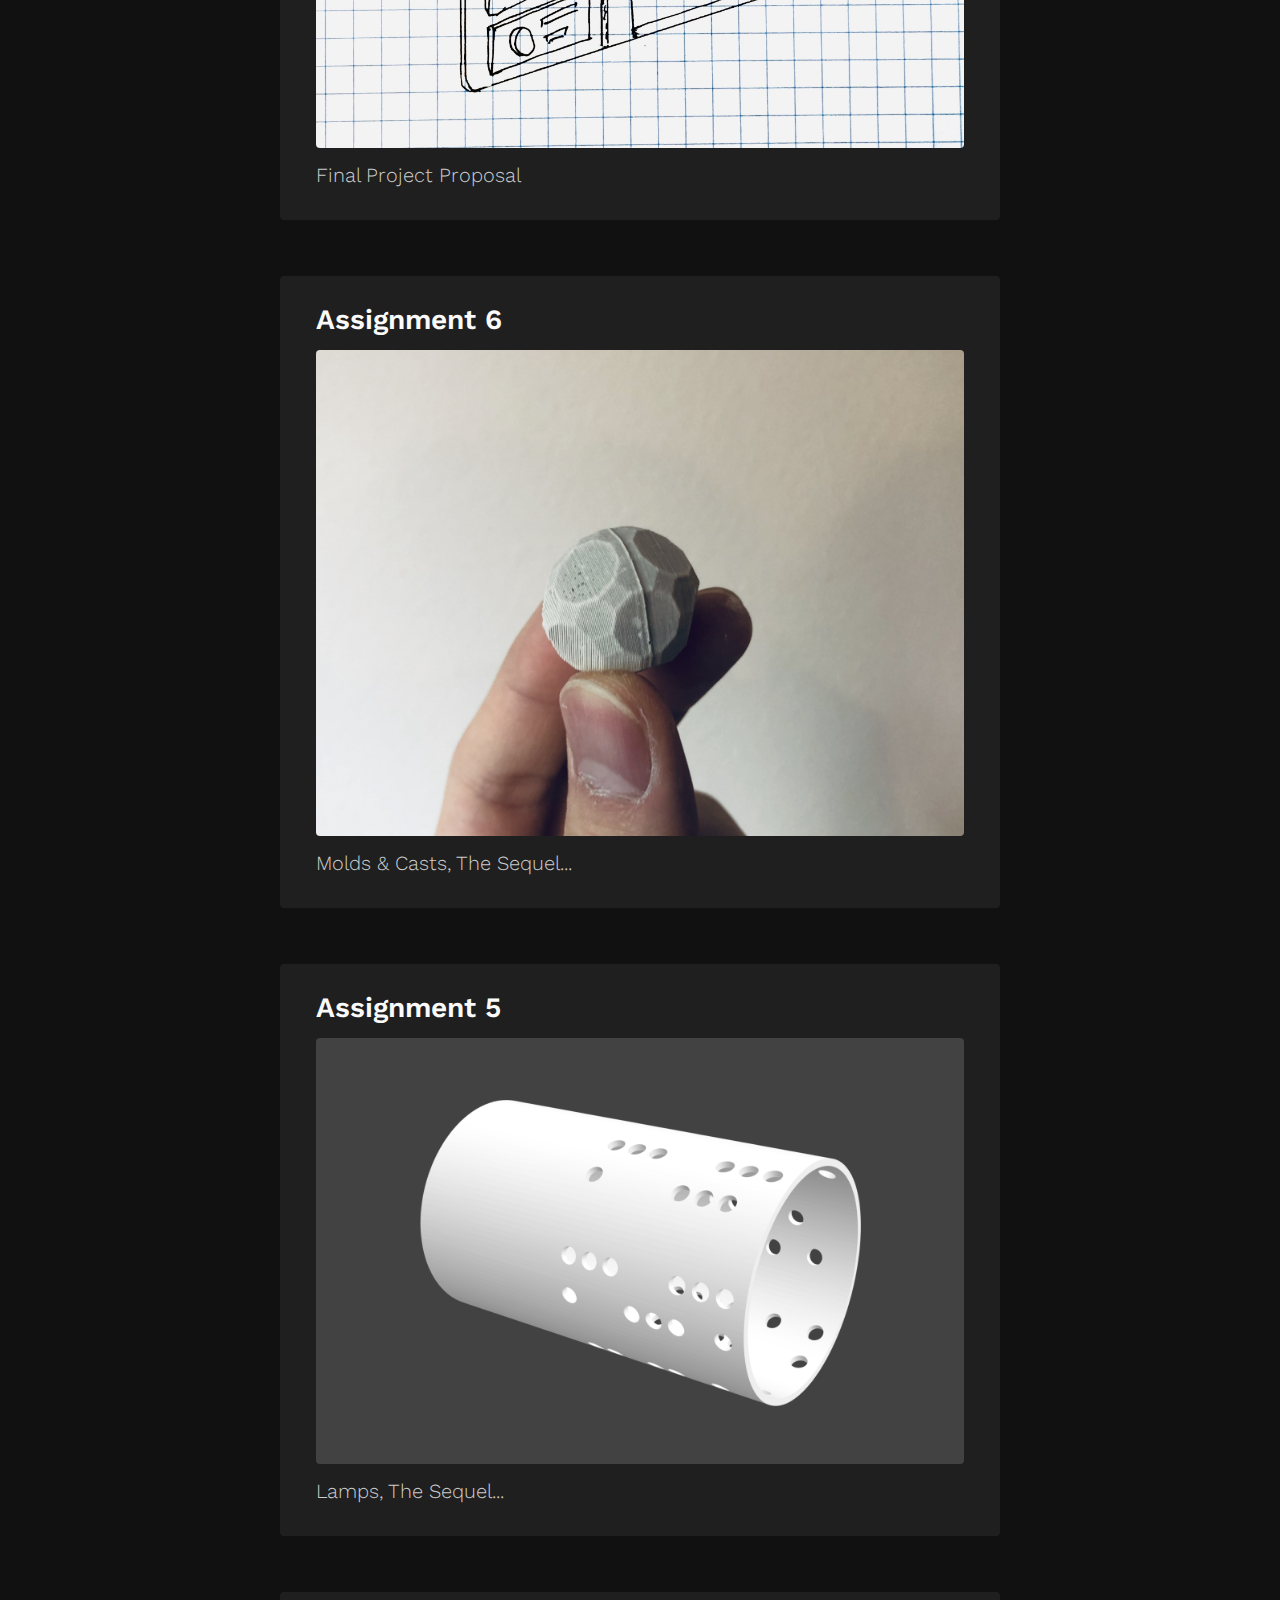
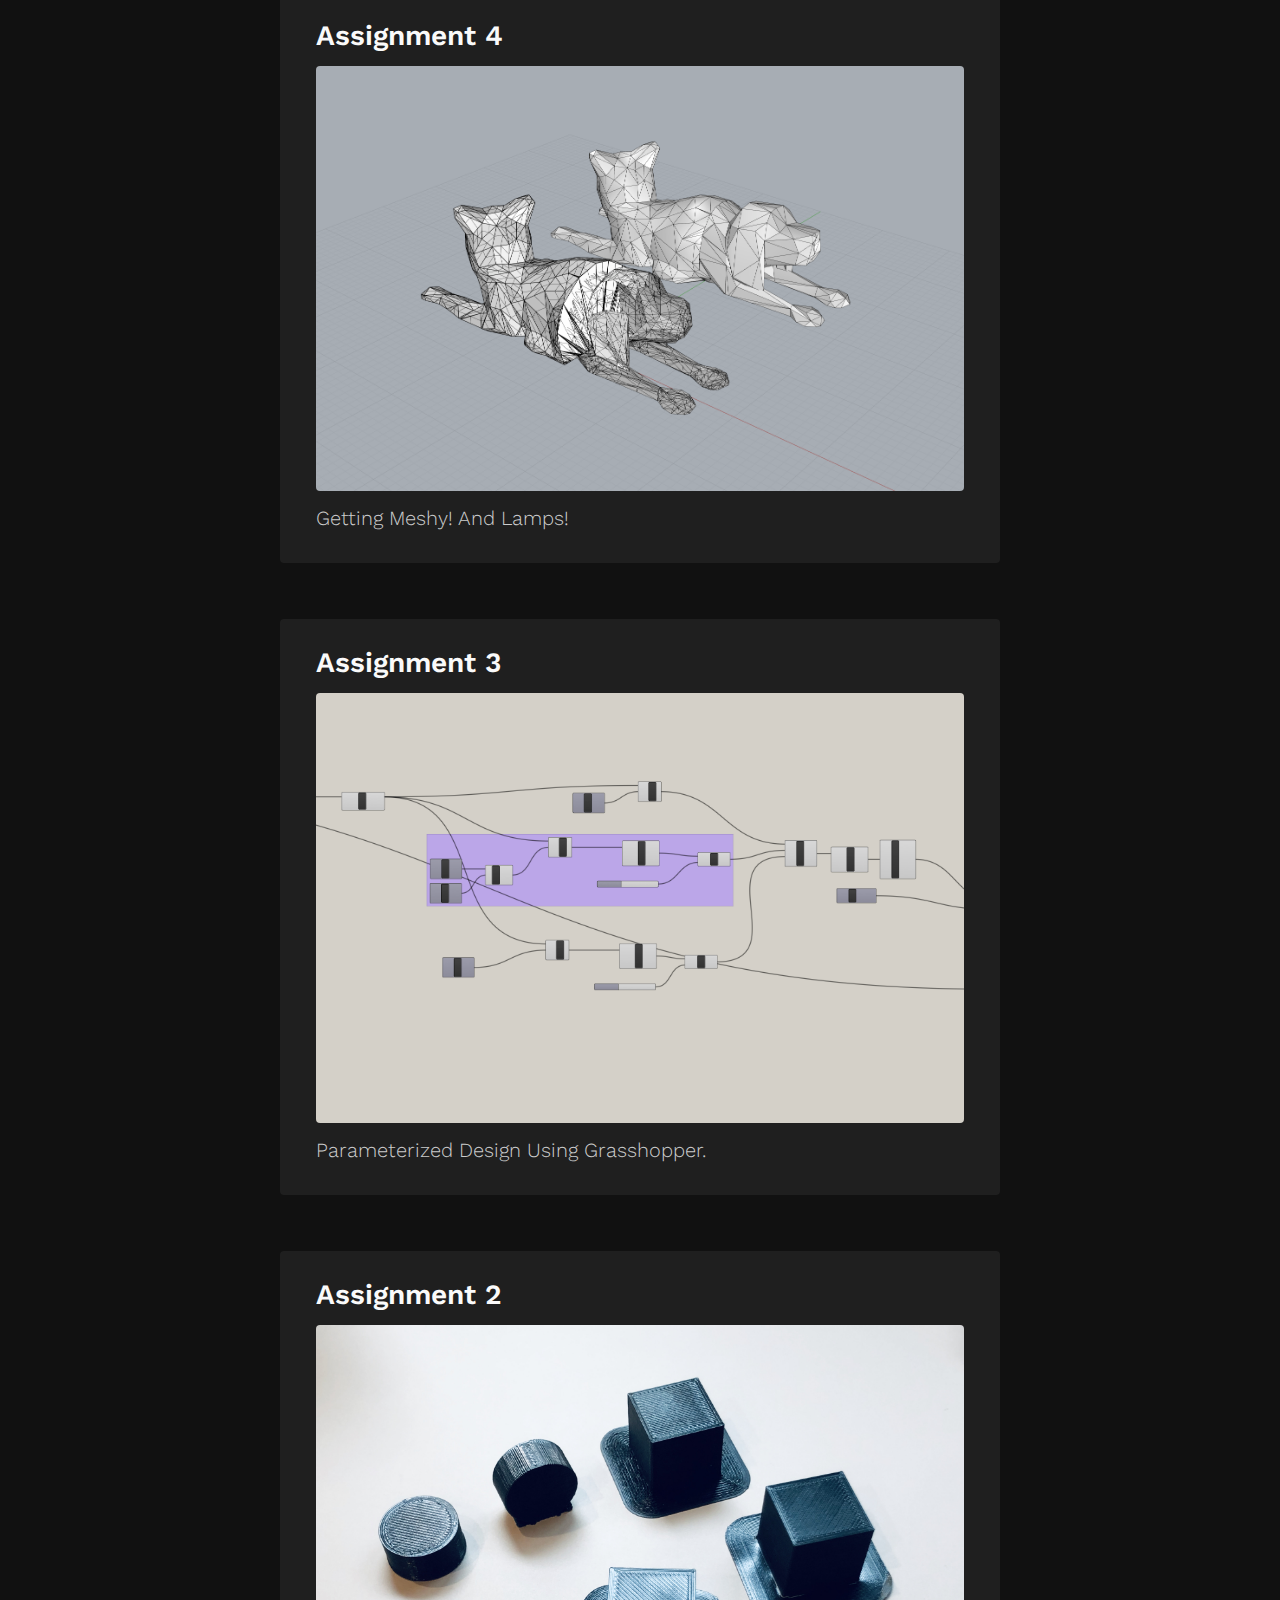
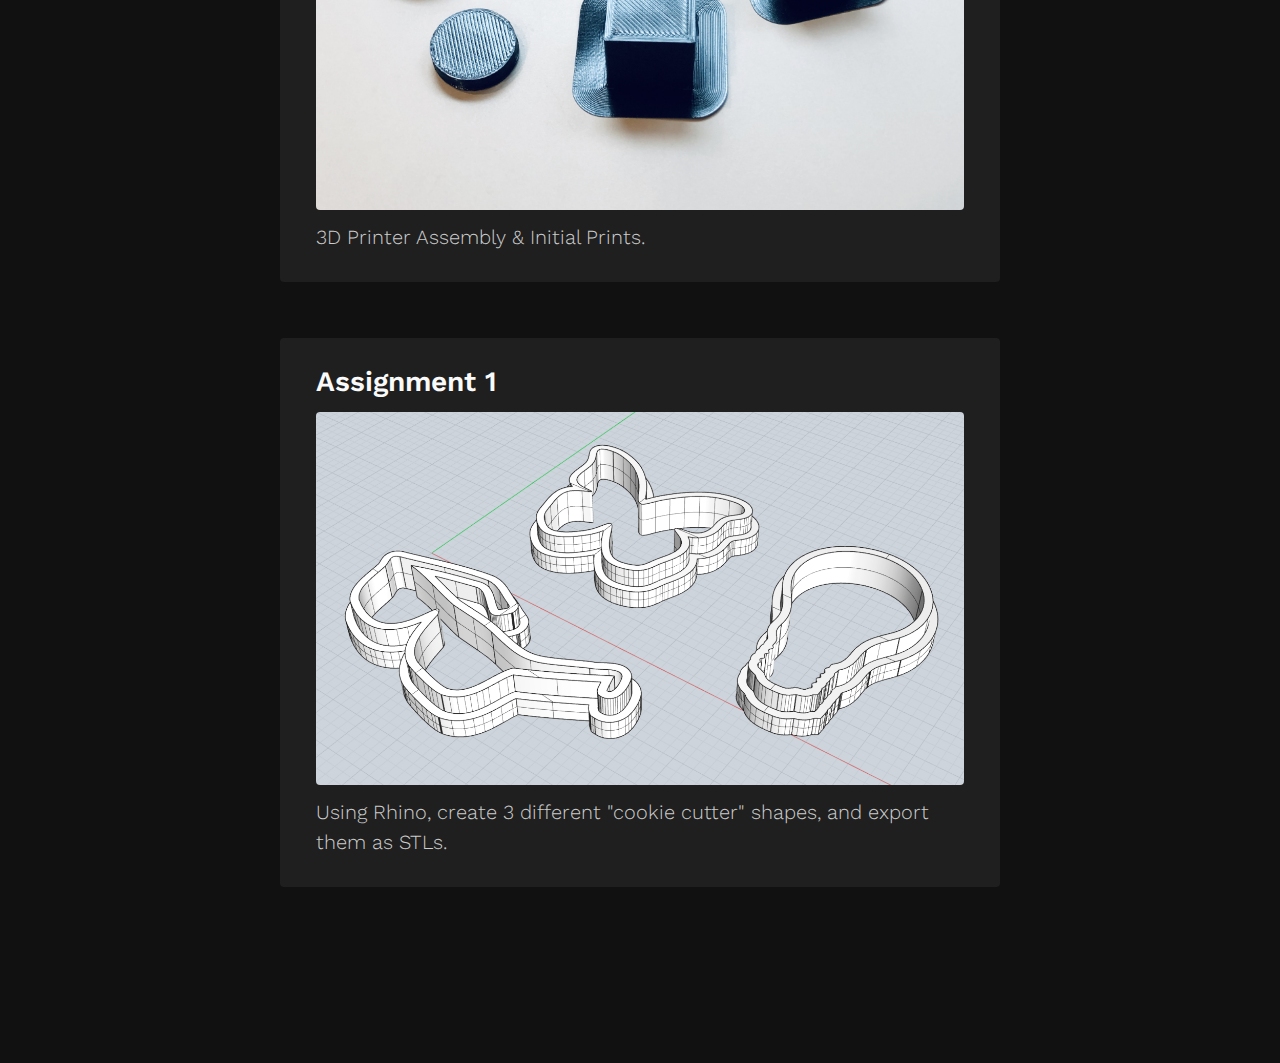
==== commit 1356bd79: "submit final assignment" ====
--- a/index.html
+++ b/index.html
@@ -25,6 +25,14 @@
    </div>
 
    <div class="assignments">
+
+      <div class="assignment">
+         <a href="./finalproj/finalproj.html">
+            <h3>Final Project</h3>
+            <img src="./finalproj/sketch.jpg">
+            <p class="caption">My Final Project</p>
+         </a>
+      </div>
 
       <div class="assignment">
          <a href="./a7/a7.html">
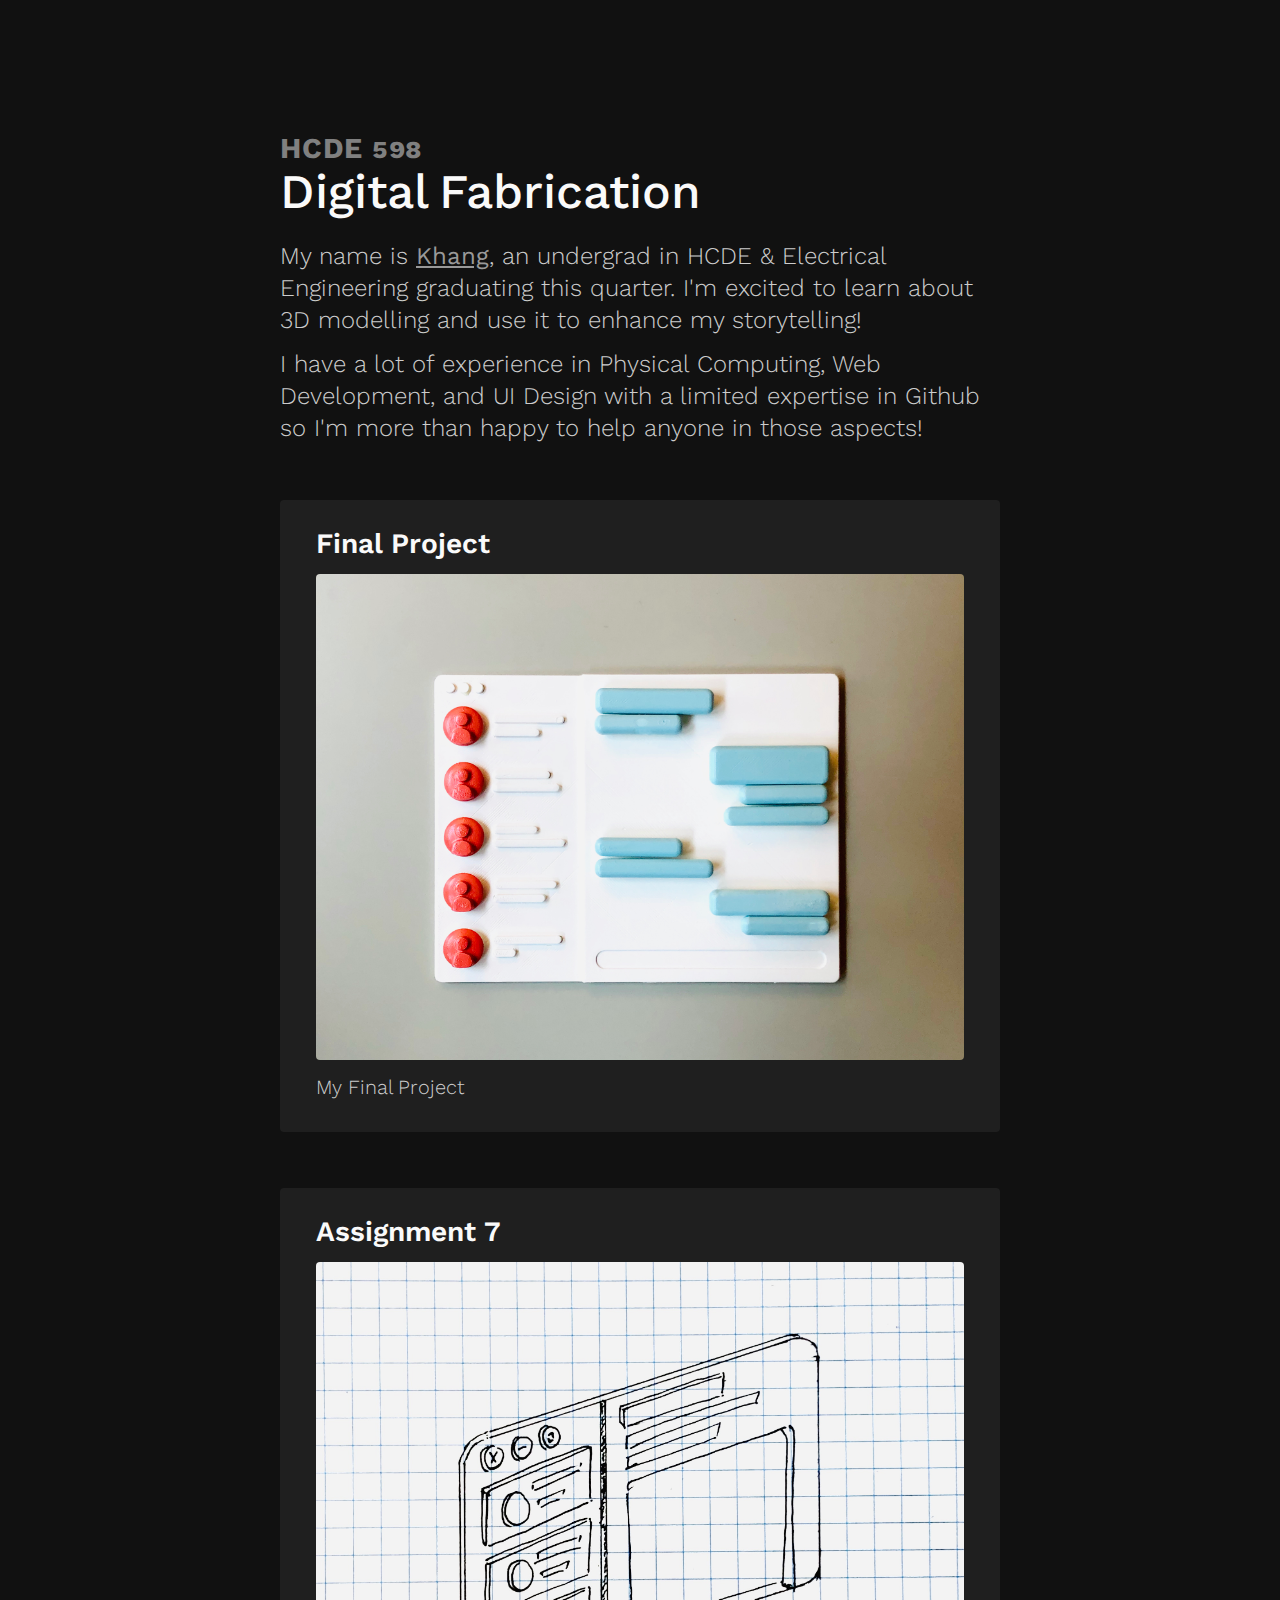
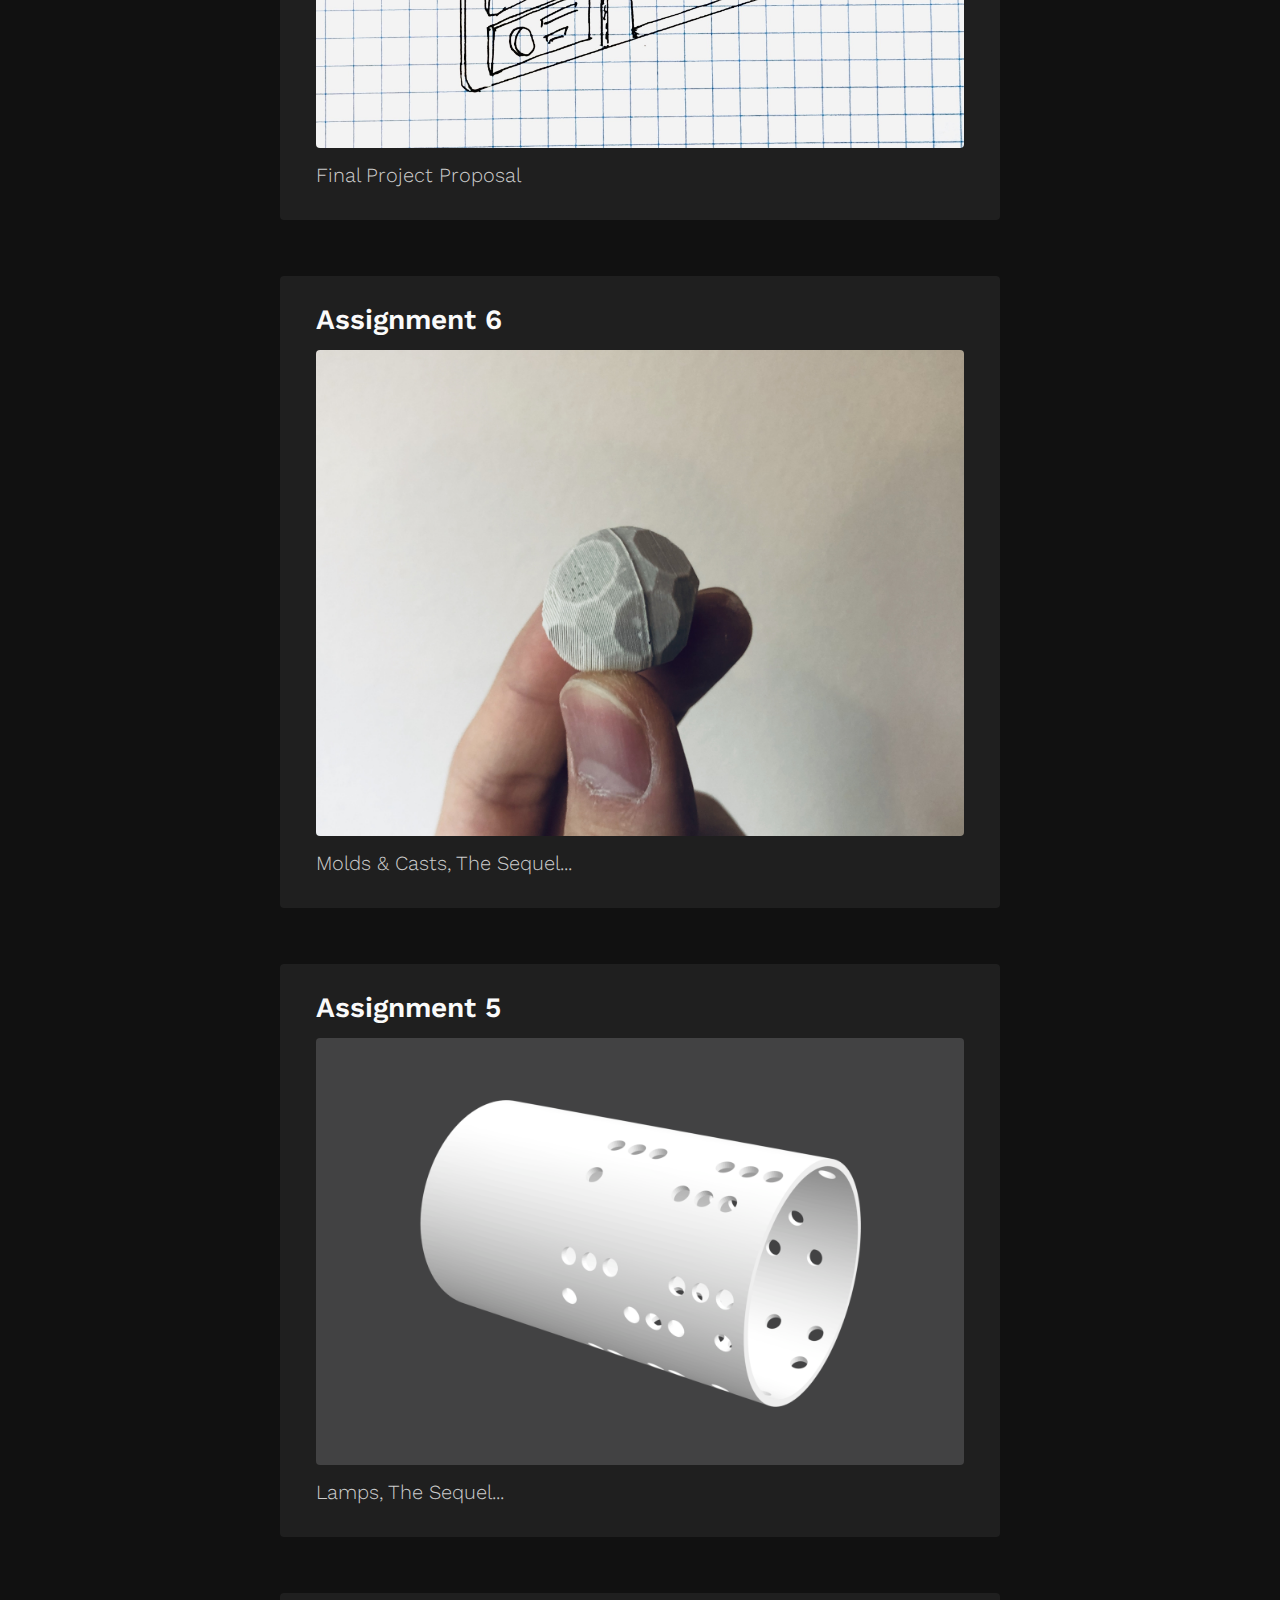
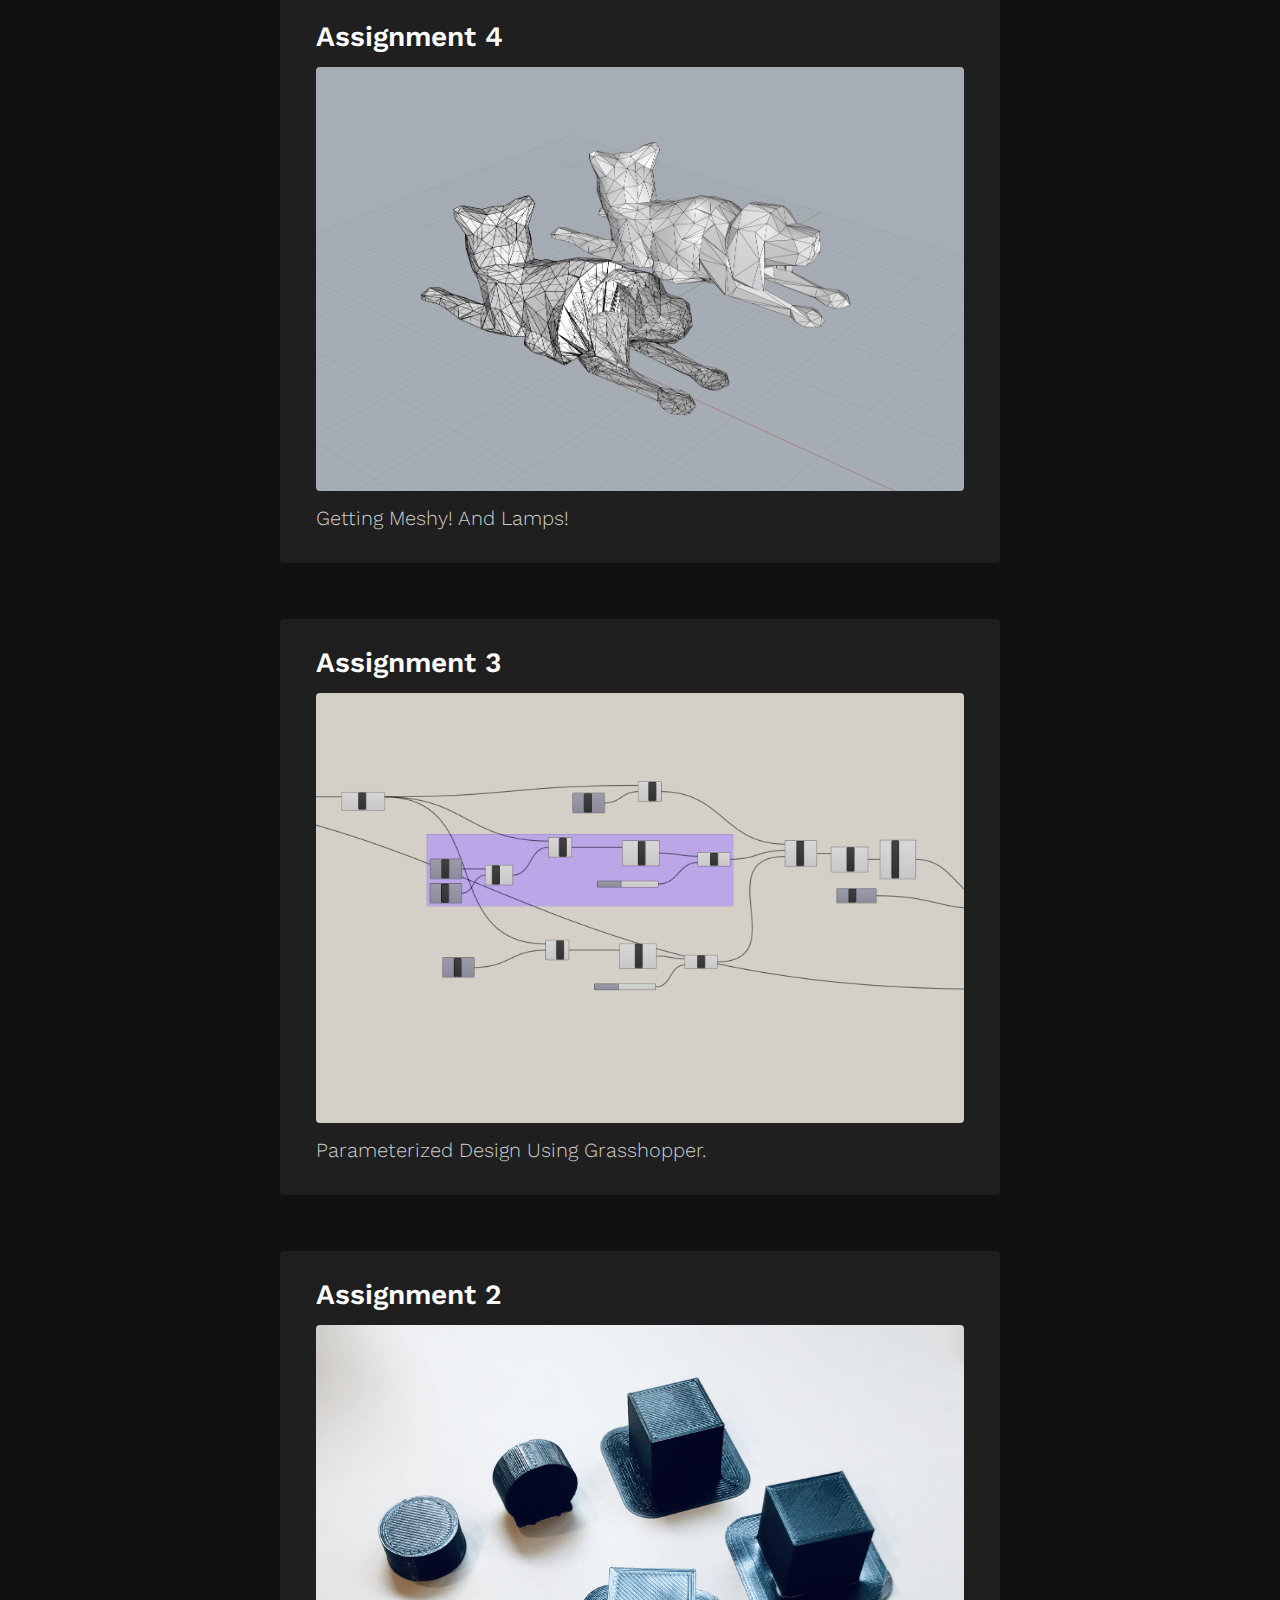
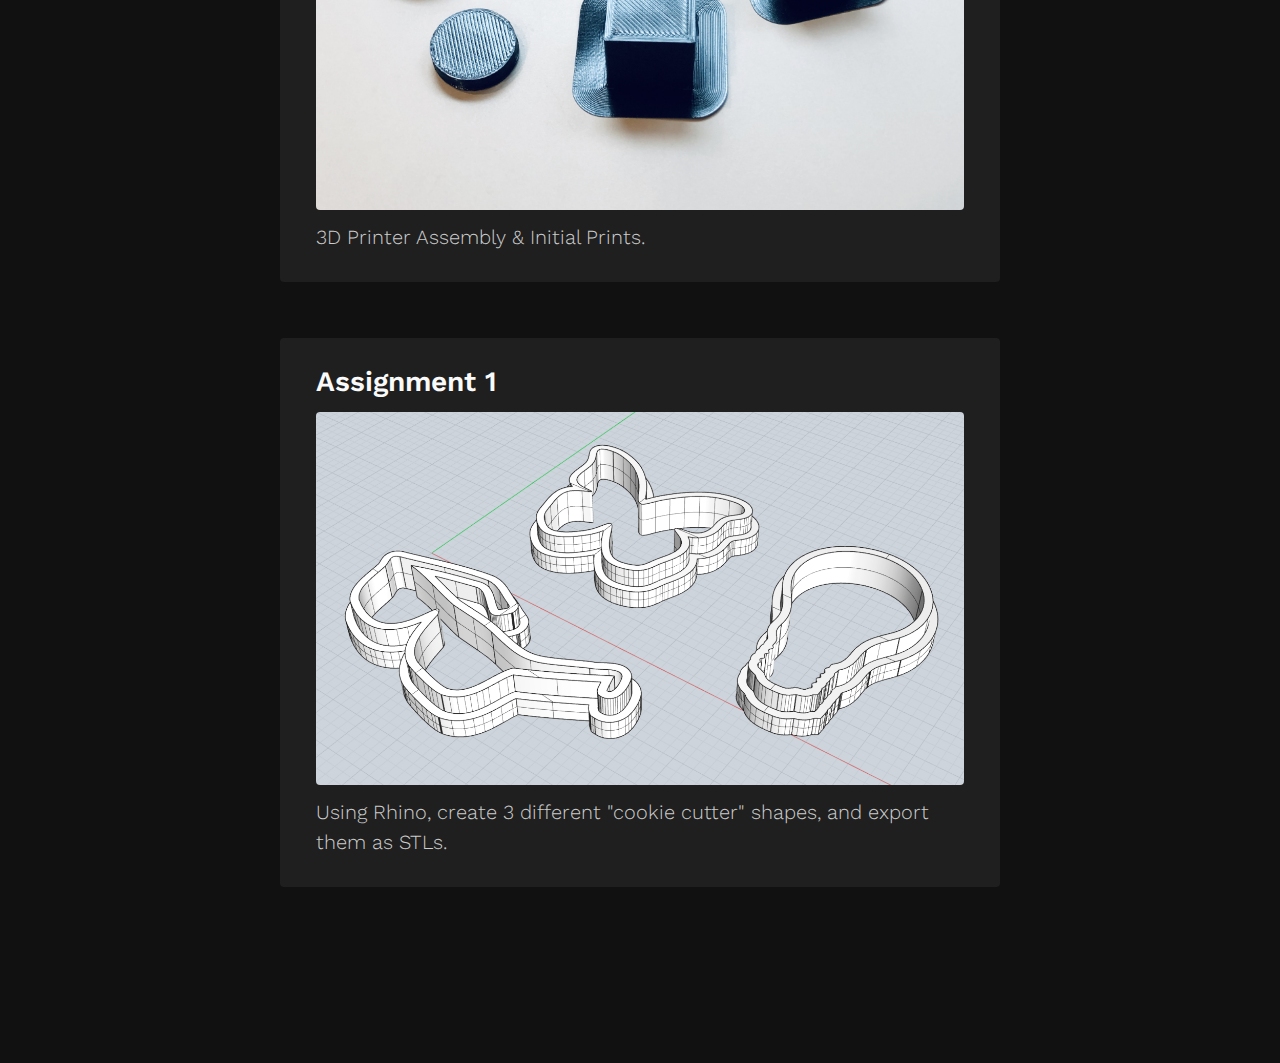
==== commit c7a0617c: "add final image" ====
--- a/index.html
+++ b/index.html
@@ -29,7 +29,7 @@
       <div class="assignment">
          <a href="./finalproj/finalproj.html">
             <h3>Final Project</h3>
-            <img src="./finalproj/sketch.jpg">
+            <img src="./finalproj/splash.jpg">
             <p class="caption">My Final Project</p>
          </a>
       </div>
